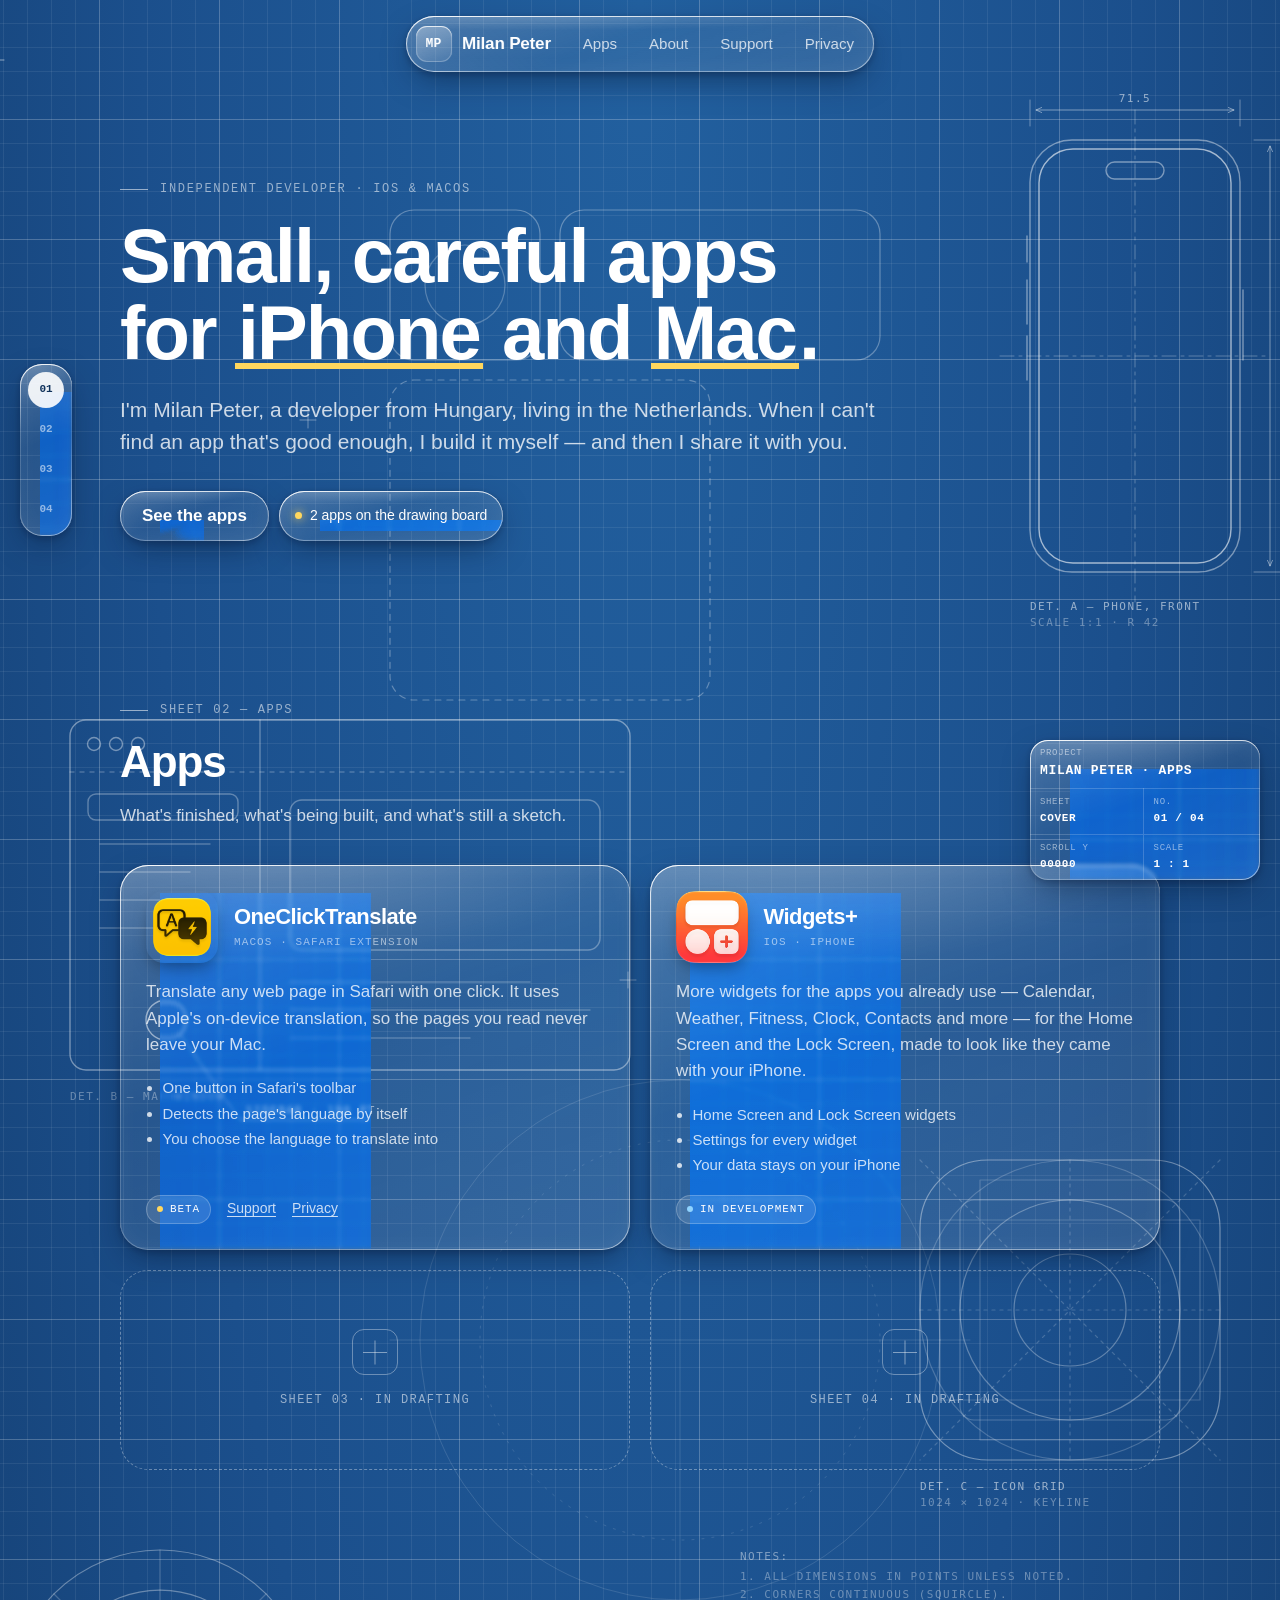
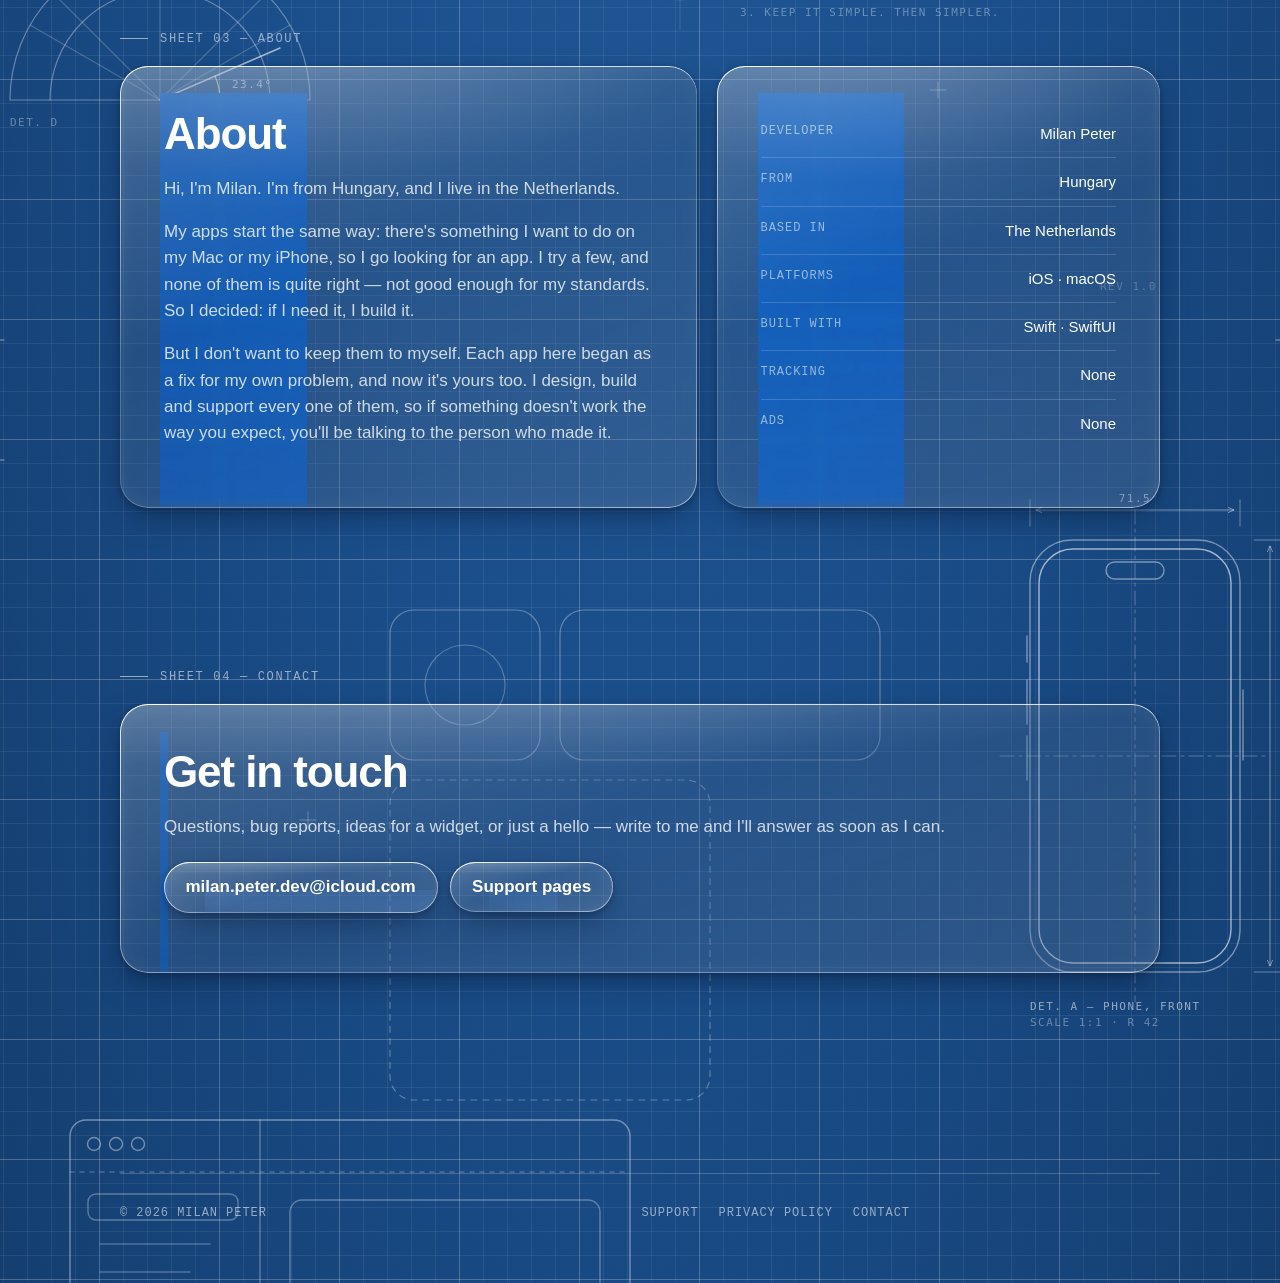
==== index.html @ 14f158d1 "First version of the developer website Blueprint background with fixed liquid-glass navigation, home" ====
<!doctype html>
<html lang="en">
<head>
  <meta charset="utf-8">
  <meta name="viewport" content="width=device-width, initial-scale=1, viewport-fit=cover">
  <title>Milan Peter — Apps for iPhone and Mac</title>
  <meta name="description" content="Milan Peter is an independent developer making apps for iPhone and Mac.">
  <meta name="theme-color" content="#1b4f8c">
  <link rel="icon" href="assets/favicon.svg" type="image/svg+xml">
  <link rel="stylesheet" href="assets/style.css">
</head>
<body>

  <!-- Fixed glass: navigation -->
  <nav class="nav glass" aria-label="Main">
    <a class="brand" href="#cover"><span class="monogram" aria-hidden="true">MP</span><span class="name">Milan Peter</span></a>
    <a class="link" href="#apps">Apps</a>
    <a class="link" href="#about">About</a>
    <a class="link" href="support.html">Support</a>
    <a class="link" href="privacy.html">Privacy</a>
  </nav>

  <!-- Fixed glass: sheet index -->
  <nav class="sheet-index glass" aria-label="Sections">
    <a href="#cover" title="Cover">01</a>
    <a href="#apps" title="Apps">02</a>
    <a href="#about" title="About">03</a>
    <a href="#contact" title="Contact">04</a>
  </nav>

  <!-- Fixed glass: the drawing's title block -->
  <aside class="title-block glass" aria-hidden="true">
    <table>
      <tr><td colspan="2"><span class="k">Project</span><span class="v big">Milan Peter · Apps</span></td></tr>
      <tr>
        <td><span class="k">Sheet</span><span class="v" id="tb-sheet">Cover</span></td>
        <td><span class="k">No.</span><span class="v" id="tb-no">01 / 04</span></td>
      </tr>
      <tr>
        <td><span class="k">Scroll Y</span><span class="v" id="tb-y">00000</span></td>
        <td><span class="k">Scale</span><span class="v">1 : 1</span></td>
      </tr>
    </table>
  </aside>

  <main>

    <!-- 01 · Cover -->
    <section id="cover" class="hero" data-sheet="Cover">
      <p class="eyebrow">Independent developer · iOS &amp; macOS</p>
      <h1>Small, careful apps<br>for <span class="mark">iPhone</span> and <span class="mark">Mac</span>.</h1>
      <p class="lede">I'm Milan Peter, a developer from Hungary, living in the Netherlands. When I can't find an app that's good enough, I build it myself — and then I share it with you.</p>
      <div class="spec">
        <a class="button glass" href="#apps"><span>See the apps</span></a>
        <span class="chip glass"><span class="dot"></span><span>2 apps on the drawing board</span></span>
      </div>
    </section>

    <!-- 02 · Apps -->
    <section id="apps" data-sheet="Apps">
      <p class="eyebrow">Sheet 02 — Apps</p>
      <h2>Apps</h2>
      <p class="muted">What's finished, what's being built, and what's still a sketch.</p>

      <div class="apps">

        <article class="app-card glass" id="oneclicktranslate">
          <header>
            <img class="icon" src="assets/icons/oneclicktranslate.png" alt="OneClickTranslate app icon" width="72" height="72">
            <div>
              <h3>OneClickTranslate</h3>
              <div class="platform">macOS · Safari extension</div>
            </div>
          </header>
          <p>Translate any web page in Safari with one click. It uses Apple's on-device translation, so the pages you read never leave your Mac.</p>
          <ul>
            <li>One button in Safari's toolbar</li>
            <li>Detects the page's language by itself</li>
            <li>You choose the language to translate into</li>
          </ul>
          <footer>
            <span class="status">Beta</span>
            <a href="support.html#oneclicktranslate">Support</a>
            <a href="privacy.html#oneclicktranslate">Privacy</a>
          </footer>
        </article>

        <article class="app-card glass" id="widgetsplus">
          <header>
            <img class="icon" src="assets/icons/widgetsplus.png" alt="Widgets+ app icon" width="72" height="72">
            <div>
              <h3>Widgets+</h3>
              <div class="platform">iOS · iPhone</div>
            </div>
          </header>
          <p>More widgets for the apps you already use — Calendar, Weather, Fitness, Clock, Contacts and more — for the Home Screen and the Lock Screen, made to look like they came with your iPhone.</p>
          <ul>
            <li>Home Screen and Lock Screen widgets</li>
            <li>Settings for every widget</li>
            <li>Your data stays on your iPhone</li>
          </ul>
          <footer>
            <span class="status building">In development</span>
          </footer>
        </article>

        <div class="app-card draft" aria-label="A future app">
          <div class="cross"></div>
          <div>Sheet 03 · in drafting</div>
        </div>

        <div class="app-card draft" aria-label="A future app">
          <div class="cross"></div>
          <div>Sheet 04 · in drafting</div>
        </div>

      </div>
    </section>

    <!-- 03 · About -->
    <section id="about" data-sheet="About">
      <p class="eyebrow">Sheet 03 — About</p>
      <div class="two-col">
        <div class="panel glass">
          <h2>About</h2>
          <p class="muted">Hi, I'm Milan. I'm from Hungary, and I live in the Netherlands.</p>
          <p class="muted">My apps start the same way: there's something I want to do on my Mac or my iPhone, so I go looking for an app. I try a few, and none of them is quite right — not good enough for my standards. So I decided: if I need it, I build it.</p>
          <p class="muted">But I don't want to keep them to myself. Each app here began as a fix for my own problem, and now it's yours too. I design, build and support every one of them, so if something doesn't work the way you expect, you'll be talking to the person who made it.</p>
        </div>
        <div class="panel glass">
          <ul class="facts">
            <li><span class="k">Developer</span><span class="v">Milan Peter</span></li>
            <li><span class="k">From</span><span class="v">Hungary</span></li>
            <li><span class="k">Based in</span><span class="v">The Netherlands</span></li>
            <li><span class="k">Platforms</span><span class="v">iOS · macOS</span></li>
            <li><span class="k">Built with</span><span class="v">Swift · SwiftUI</span></li>
            <li><span class="k">Tracking</span><span class="v">None</span></li>
            <li><span class="k">Ads</span><span class="v">None</span></li>
          </ul>
        </div>
      </div>
    </section>

    <!-- 04 · Contact -->
    <section id="contact" data-sheet="Contact">
      <p class="eyebrow">Sheet 04 — Contact</p>
      <div class="panel glass">
        <h2>Get in touch</h2>
        <p class="muted">Questions, bug reports, ideas for a widget, or just a hello — write to me and I'll answer as soon as I can.</p>
        <p style="margin-top:22px;display:flex;flex-wrap:wrap;gap:12px">
          <a class="button glass" href="mailto:milan.peter.dev@icloud.com"><span>milan.peter.dev@icloud.com</span></a>
          <a class="button glass" href="support.html"><span>Support pages</span></a>
        </p>
      </div>
    </section>

  </main>

  <footer class="site-footer">
    <span>© <span id="year">2026</span> Milan Peter</span>
    <nav>
      <a href="support.html">Support</a>
      <a href="privacy.html">Privacy Policy</a>
      <a href="mailto:milan.peter.dev@icloud.com">Contact</a>
    </nav>
  </footer>

  <script src="assets/site.js"></script>
</body>
</html>
---- assets/style.css ----
/* ==========================================================
   Blueprint + Liquid Glass
   The page (grid + drawings) scrolls; the glass stays put.
   ========================================================== */

:root {
  --paper: #1b4f8c;          /* blueprint blue */
  --paper-deep: #143e70;
  --line-minor: rgba(255, 255, 255, 0.07);
  --line-major: rgba(255, 255, 255, 0.17);
  --ink: #ffffff;
  --ink-soft: rgba(255, 255, 255, 0.78);
  --ink-faint: rgba(255, 255, 255, 0.55);
  --accent: #ffd75e;         /* "highlighter" yellow for small marks */

  --glass-fill: rgba(255, 255, 255, 0.10);
  --glass-edge: rgba(255, 255, 255, 0.38);
  --glass-blur: 5px;         /* low on purpose: the grid stays visible through the glass */

  --minor: 24px;
  --major: 120px;
  --radius: 28px;
  --gutter: 16px;

  --font: -apple-system, BlinkMacSystemFont, "SF Pro Text", "Helvetica Neue", Helvetica, Arial, sans-serif;
  --font-display: -apple-system, BlinkMacSystemFont, "SF Pro Display", "Helvetica Neue", Helvetica, Arial, sans-serif;
  --mono: ui-monospace, "SF Mono", SFMono-Regular, Menlo, Consolas, monospace;

  color-scheme: dark;
}

* { box-sizing: border-box; }

html { scroll-behavior: smooth; scroll-padding-top: 110px; }
@media (prefers-reduced-motion: reduce) { html { scroll-behavior: auto; } }

body {
  margin: 0;
  min-height: 100vh;
  font-family: var(--font);
  font-size: 17px;
  line-height: 1.55;
  color: var(--ink);
  -webkit-font-smoothing: antialiased;
  overflow-x: hidden;

  /* The paper itself. It scrolls with the page (not fixed),
     so it moves behind the fixed glass. */
  background-color: var(--paper);
  background-image:
    url("sheet.svg"),
    linear-gradient(var(--line-major) 1px, transparent 1px),
    linear-gradient(90deg, var(--line-major) 1px, transparent 1px),
    linear-gradient(var(--line-minor) 1px, transparent 1px),
    linear-gradient(90deg, var(--line-minor) 1px, transparent 1px),
    radial-gradient(ellipse at 50% 0%, #22609f 0%, var(--paper) 55%, var(--paper-deep) 100%);
  background-size:
    1440px 2000px,
    var(--major) var(--major),
    var(--major) var(--major),
    var(--minor) var(--minor),
    var(--minor) var(--minor),
    100% 100%;
  background-position:
    center top,
    center -1px, calc(50% - 1px) 0,
    center -1px, calc(50% - 1px) 0,
    0 0;
  background-repeat: repeat-y, repeat, repeat, repeat, repeat, no-repeat;
  background-attachment: scroll;
}

a { color: inherit; }
img { max-width: 100%; display: block; }

::selection { background: var(--accent); color: #10335d; }

/* ---------- Liquid glass ---------- */

.glass {
  position: relative;
  isolation: isolate;
  background:
    linear-gradient(160deg, rgba(255, 255, 255, 0.20) 0%, rgba(255, 255, 255, 0.06) 45%, rgba(255, 255, 255, 0.10) 100%);
  -webkit-backdrop-filter: blur(var(--glass-blur)) saturate(170%) brightness(1.08);
  backdrop-filter: blur(var(--glass-blur)) saturate(170%) brightness(1.08);
  border-radius: var(--radius);
  box-shadow:
    inset 0 1px 0.5px rgba(255, 255, 255, 0.75),      /* top specular line */
    inset 0 -1px 1px rgba(255, 255, 255, 0.18),       /* bottom rim */
    inset 0 0 0 1px rgba(255, 255, 255, 0.10),
    inset 0 0 24px rgba(255, 255, 255, 0.06),         /* inner glow */
    0 12px 32px -8px rgba(4, 20, 48, 0.55),           /* lift */
    0 2px 6px rgba(4, 20, 48, 0.25);
}

/* Bright rim that catches light on two corners, like Apple's glass. */
.glass::before {
  content: "";
  position: absolute;
  inset: 0;
  border-radius: inherit;
  padding: 1px;
  background: linear-gradient(135deg,
      rgba(255, 255, 255, 0.85) 0%,
      rgba(255, 255, 255, 0.10) 30%,
      rgba(255, 255, 255, 0.02) 55%,
      rgba(255, 255, 255, 0.45) 100%);
  -webkit-mask: linear-gradient(#000 0 0) content-box, linear-gradient(#000 0 0);
  -webkit-mask-composite: xor;
  mask: linear-gradient(#000 0 0) content-box exclude, linear-gradient(#000 0 0);
  pointer-events: none;
  z-index: 1;
}

/* Soft sheen across the top half. */
.glass::after {
  content: "";
  position: absolute;
  inset: 0;
  border-radius: inherit;
  background: radial-gradient(120% 60% at 30% -10%, rgba(255, 255, 255, 0.22), transparent 60%);
  pointer-events: none;
  z-index: -1;
}

@media (prefers-reduced-transparency: reduce) {
  .glass {
    background: rgba(20, 62, 112, 0.94);
    -webkit-backdrop-filter: none;
    backdrop-filter: none;
  }
}

/* ---------- Fixed: top navigation ---------- */

.nav {
  position: fixed;
  top: 16px;
  left: 50%;
  transform: translateX(-50%);
  z-index: 50;
  display: flex;
  align-items: center;
  gap: 4px;
  padding: 6px;
  border-radius: 999px;
  max-width: calc(100% - 2 * var(--gutter));
}

.nav > * { position: relative; z-index: 2; }

.nav .brand {
  display: flex;
  align-items: center;
  gap: 10px;
  padding: 4px 14px 4px 4px;
  text-decoration: none;
  font-weight: 600;
  letter-spacing: -0.01em;
  white-space: nowrap;
}

.monogram {
  width: 36px;
  height: 36px;
  border-radius: 11px;
  display: grid;
  place-items: center;
  font-family: var(--mono);
  font-size: 13px;
  font-weight: 700;
  letter-spacing: 0.02em;
  color: #fff;
  background: linear-gradient(160deg, rgba(255,255,255,.35), rgba(255,255,255,.08));
  box-shadow: inset 0 1px 0 rgba(255,255,255,.7), inset 0 0 0 1px rgba(255,255,255,.25);
}

.nav a.link {
  text-decoration: none;
  padding: 8px 14px;
  border-radius: 999px;
  font-size: 15px;
  font-weight: 500;
  color: var(--ink-soft);
  white-space: nowrap;
  transition: background-color .2s, color .2s;
}
.nav a.link:hover { color: var(--ink); background: rgba(255, 255, 255, 0.12); }
.nav a.link[aria-current="page"],
.nav a.link.is-active { color: var(--ink); background: rgba(255, 255, 255, 0.18); }

@media (max-width: 560px) {
  .nav .brand .name { display: none; }
  .nav .brand { padding-right: 4px; }
  .nav a.link { padding: 8px 10px; font-size: 14px; }
}

/* ---------- Fixed: title block (bottom right, like on a real drawing) ---------- */

.title-block {
  position: fixed;
  right: 20px;
  bottom: 20px;
  z-index: 40;
  width: 230px;
  border-radius: 18px;
  font-family: var(--mono);
  font-size: 11px;
  letter-spacing: 0.06em;
  text-transform: uppercase;
  overflow: hidden;
}
.title-block table { width: 100%; border-collapse: collapse; position: relative; z-index: 2; }
.title-block td {
  padding: 7px 10px;
  border-bottom: 1px solid rgba(255, 255, 255, 0.18);
  vertical-align: top;
}
.title-block tr:last-child td { border-bottom: 0; }
.title-block td + td { border-left: 1px solid rgba(255, 255, 255, 0.18); }
.title-block .k { color: var(--ink-faint); font-size: 9px; display: block; }
.title-block .v { color: var(--ink); font-weight: 600; }
.title-block .v.big { font-size: 13px; }

@media (max-width: 1279px) { .title-block { display: none; } }

/* ---------- Fixed: sheet index (left edge) ---------- */

.sheet-index {
  position: fixed;
  left: 20px;
  top: 50%;
  transform: translateY(-50%);
  z-index: 40;
  display: flex;
  flex-direction: column;
  gap: 4px;
  padding: 8px;
  border-radius: 22px;
}
.sheet-index a {
  position: relative;
  z-index: 2;
  display: grid;
  place-items: center;
  width: 36px;
  height: 36px;
  border-radius: 50%;
  text-decoration: none;
  font-family: var(--mono);
  font-size: 11px;
  font-weight: 600;
  color: var(--ink-faint);
  transition: background-color .2s, color .2s;
}
.sheet-index a:hover { color: var(--ink); }
.sheet-index a.is-active { color: #10335d; background: rgba(255, 255, 255, 0.9); }

@media (max-width: 1100px) { .sheet-index { display: none; } }

/* ---------- Layout ---------- */

main {
  width: min(1040px, 100% - 2 * var(--gutter));
  margin: 0 auto;
  padding: 140px 0 120px;
}

section { padding: 80px 0; }

.eyebrow {
  font-family: var(--mono);
  font-size: 12px;
  letter-spacing: 0.14em;
  text-transform: uppercase;
  color: var(--ink-faint);
  display: flex;
  align-items: center;
  gap: 12px;
  margin: 0 0 18px;
}
.eyebrow::before {
  content: "";
  width: 28px;
  height: 1px;
  background: currentColor;
}

h1, h2, h3 { font-family: var(--font-display); letter-spacing: -0.025em; margin: 0; }
h1 { font-size: clamp(40px, 7vw, 76px); line-height: 1.02; font-weight: 700; }
h2 { font-size: clamp(30px, 4.5vw, 44px); line-height: 1.1; font-weight: 700; margin-bottom: 14px; }
h3 { font-size: 22px; line-height: 1.2; font-weight: 650; }

.lede { font-size: clamp(18px, 2.2vw, 21px); color: var(--ink-soft); max-width: 36em; margin: 22px 0 0; }
.muted { color: var(--ink-soft); }

/* Hand-drawn style underline on a word. */
.mark {
  background: linear-gradient(transparent 86%, var(--accent) 86%, var(--accent) 93%, transparent 93%);
  padding: 0 .04em;
}

/* ---------- Hero ---------- */

.hero { padding-top: 40px; }
.hero .spec {
  display: flex;
  flex-wrap: wrap;
  gap: 10px;
  margin-top: 32px;
}
.chip {
  display: inline-flex;
  align-items: center;
  gap: 8px;
  padding: 9px 16px;
  border-radius: 999px;
  font-size: 14px;
  font-weight: 500;
  text-decoration: none;
  white-space: nowrap;
}
.chip > * { position: relative; z-index: 2; }
.chip .dot { width: 7px; height: 7px; border-radius: 50%; background: var(--accent); box-shadow: 0 0 10px var(--accent); }

.button {
  display: inline-flex;
  align-items: center;
  gap: 8px;
  padding: 12px 22px;
  border-radius: 999px;
  font-weight: 600;
  text-decoration: none;
  transition: transform .15s;
}
.button:hover { transform: translateY(-1px); }
.button span { position: relative; z-index: 2; }

/* ---------- Apps ---------- */

.apps {
  display: grid;
  grid-template-columns: repeat(2, minmax(0, 1fr));
  gap: 20px;
  margin-top: 36px;
}
@media (max-width: 760px) { .apps { grid-template-columns: 1fr; } }

.app-card {
  padding: 26px;
  display: flex;
  flex-direction: column;
  gap: 16px;
  min-height: 290px;
}
.app-card > * { position: relative; z-index: 2; }
.app-card header { display: flex; align-items: center; gap: 16px; }
.app-card .icon {
  width: 72px;
  height: 72px;
  border-radius: 18px;
  flex: none;
  box-shadow: 0 8px 18px -6px rgba(0, 0, 0, 0.45);
}
.app-card .icon.drawn {
  display: grid;
  place-items: center;
  background: linear-gradient(145deg, #f2b14a 0%, #e5743a 55%, #d8473f 100%);
}
.app-card .platform {
  font-family: var(--mono);
  font-size: 11px;
  letter-spacing: 0.1em;
  text-transform: uppercase;
  color: var(--ink-faint);
  margin-top: 4px;
}
.app-card p { margin: 0; color: var(--ink-soft); }
.app-card ul { margin: 0; padding-left: 1.1em; color: var(--ink-soft); font-size: 15px; }
.app-card ul li { margin: 2px 0; }
.app-card footer {
  margin-top: auto;
  display: flex;
  flex-wrap: wrap;
  align-items: center;
  gap: 10px 16px;
  font-size: 14px;
}
.app-card footer a { color: var(--ink-soft); text-underline-offset: 3px; }
.app-card footer a:hover { color: var(--ink); }

.status {
  display: inline-flex;
  align-items: center;
  gap: 7px;
  font-family: var(--mono);
  font-size: 11px;
  letter-spacing: 0.08em;
  text-transform: uppercase;
  padding: 5px 10px;
  border-radius: 999px;
  background: rgba(255, 255, 255, 0.12);
  border: 1px solid rgba(255, 255, 255, 0.22);
}
.status::before { content: ""; width: 6px; height: 6px; border-radius: 50%; background: var(--accent); }
.status.building::before { background: #8fd3ff; }

/* An empty "sheet" for the apps that are still being drawn. */
.app-card.draft {
  border: 1.5px dashed rgba(255, 255, 255, 0.35);
  border-radius: var(--radius);
  background: transparent;
  align-items: center;
  justify-content: center;
  text-align: center;
  font-family: var(--mono);
  font-size: 12px;
  letter-spacing: 0.12em;
  text-transform: uppercase;
  color: var(--ink-faint);
  min-height: 200px;
}
.app-card.draft .cross {
  width: 46px;
  height: 46px;
  border: 1px solid rgba(255, 255, 255, 0.35);
  border-radius: 12px;
  position: relative;
}
.app-card.draft .cross::before,
.app-card.draft .cross::after {
  content: "";
  position: absolute;
  inset: 50% 10px auto;
  height: 1px;
  background: rgba(255, 255, 255, 0.45);
}
.app-card.draft .cross::after { transform: rotate(90deg); }

/* ---------- Panels (about, contact, legal text) ---------- */

.panel { padding: clamp(24px, 4vw, 44px); }
.panel > * { position: relative; z-index: 2; }

.two-col {
  display: grid;
  grid-template-columns: 1.3fr 1fr;
  gap: 20px;
  align-items: stretch;
}
@media (max-width: 760px) { .two-col { grid-template-columns: 1fr; } }

.facts { list-style: none; margin: 0; padding: 0; font-size: 15px; }
.facts li {
  display: flex;
  justify-content: space-between;
  gap: 16px;
  padding: 12px 0;
  border-bottom: 1px solid rgba(255, 255, 255, 0.16);
}
.facts li:last-child { border-bottom: 0; }
.facts .k { font-family: var(--mono); font-size: 12px; letter-spacing: 0.08em; text-transform: uppercase; color: var(--ink-faint); }
.facts .v { text-align: right; }

/* Long text pages: privacy, support */
.doc { max-width: 760px; margin: 0 auto; }
.doc h1 { font-size: clamp(36px, 6vw, 56px); }
.doc .panel { margin-top: 24px; }
/* Long reading text: frostier glass so the drawings don't fight the words. */
.doc .panel, #about .panel, #contact .panel { --glass-blur: 14px; background-color: rgba(20, 62, 112, 0.25); }
.doc h2 { font-size: 26px; margin: 34px 0 10px; }
.doc h2:first-child { margin-top: 0; }
.doc h3 { font-size: 18px; margin: 22px 0 6px; }
.doc p, .doc li { color: var(--ink-soft); }
.doc ul { padding-left: 1.2em; }
.doc strong { color: var(--ink); }
.doc .updated { font-family: var(--mono); font-size: 12px; letter-spacing: 0.1em; text-transform: uppercase; color: var(--ink-faint); margin-top: 14px; }
.doc details { border-top: 1px solid rgba(255,255,255,.16); padding: 14px 0; }
.doc details:last-of-type { border-bottom: 1px solid rgba(255,255,255,.16); }
.doc summary { cursor: pointer; font-weight: 600; color: var(--ink); }
.doc details p { margin: 10px 0 0; }

.app-heading { display: flex; align-items: center; gap: 14px; }
.app-heading img, .app-heading .icon { width: 48px; height: 48px; border-radius: 12px; flex: none; }

/* ---------- Footer ---------- */

.site-footer {
  width: min(1040px, 100% - 2 * var(--gutter));
  margin: 0 auto;
  padding: 30px 0 60px;
  display: flex;
  flex-wrap: wrap;
  justify-content: space-between;
  gap: 12px 24px;
  font-family: var(--mono);
  font-size: 12px;
  letter-spacing: 0.08em;
  text-transform: uppercase;
  color: var(--ink-faint);
  border-top: 1px solid rgba(255, 255, 255, 0.2);
}
.site-footer nav { display: flex; gap: 20px; flex-wrap: wrap; }
.site-footer a { text-decoration: none; }
.site-footer a:hover { color: var(--ink); }

/* Room so the fixed title block never covers the last lines. */
@media (min-width: 1280px) { .site-footer { padding-right: 250px; } }
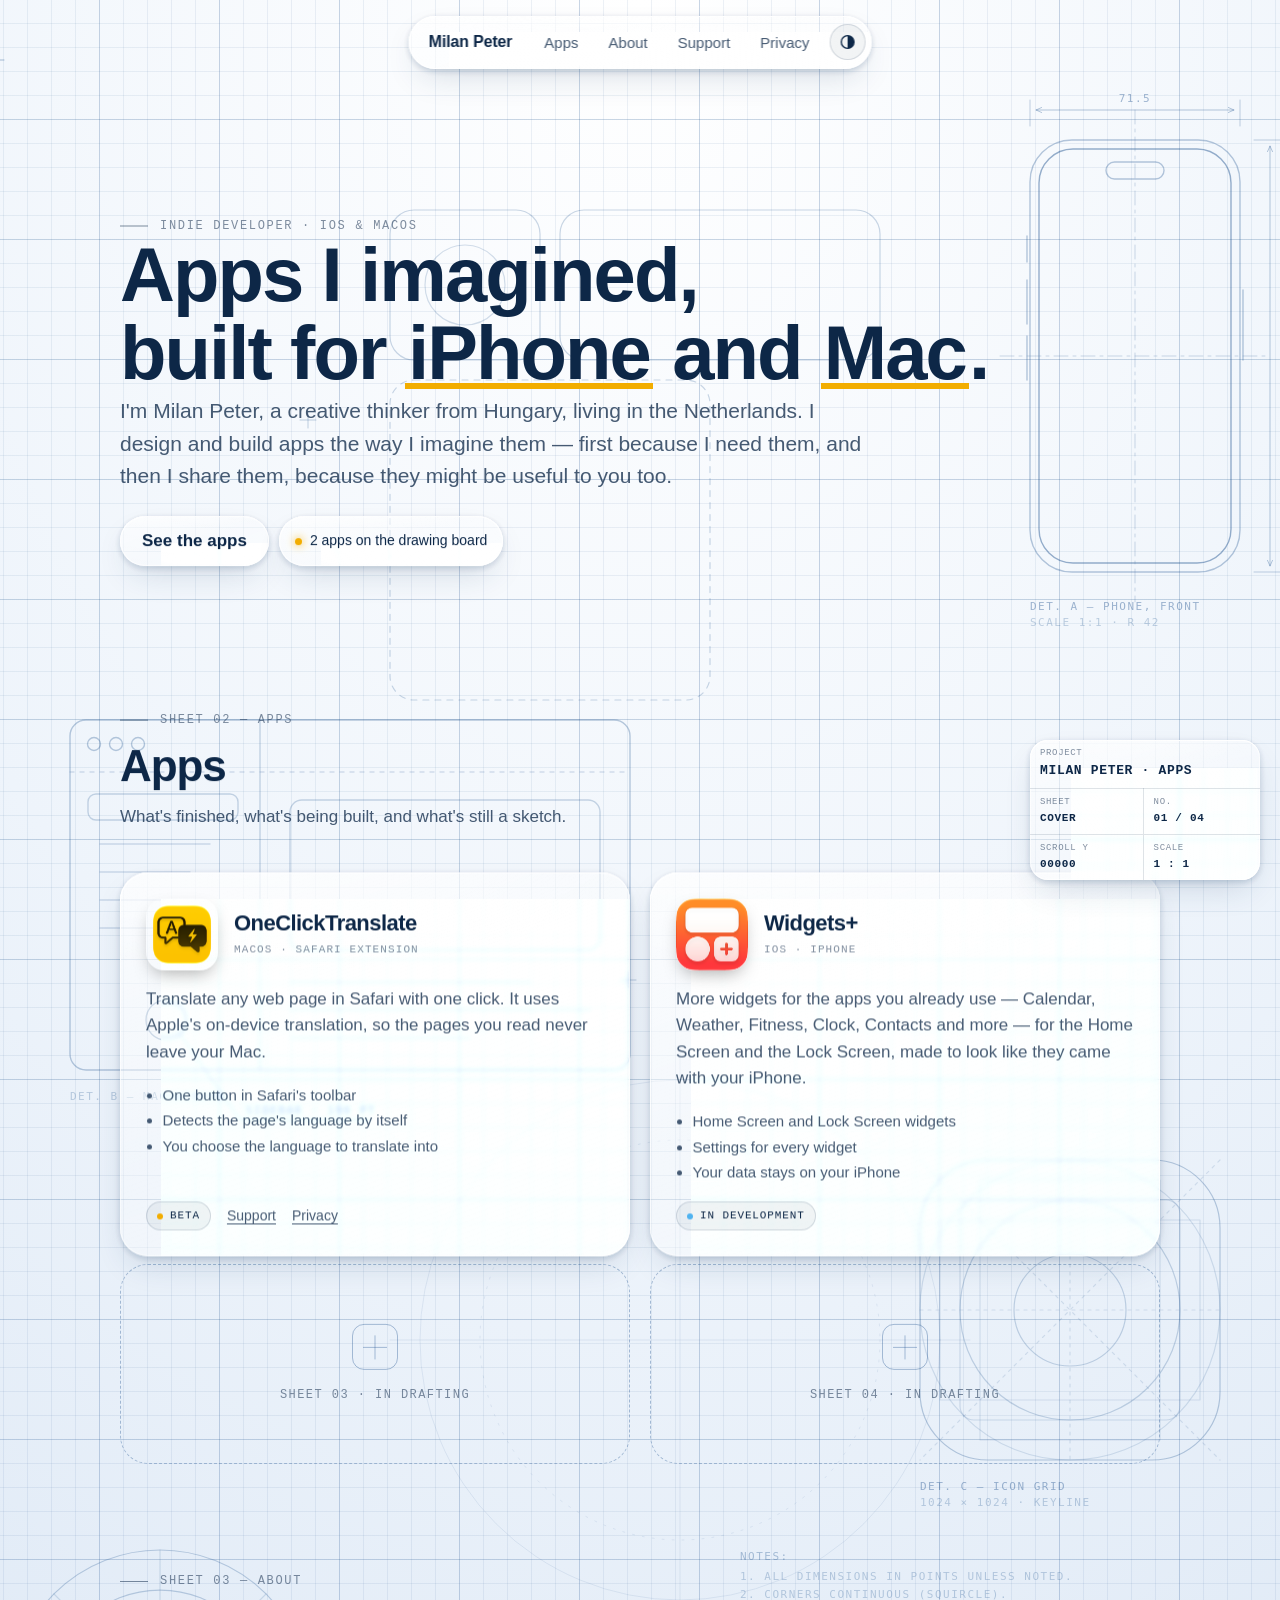
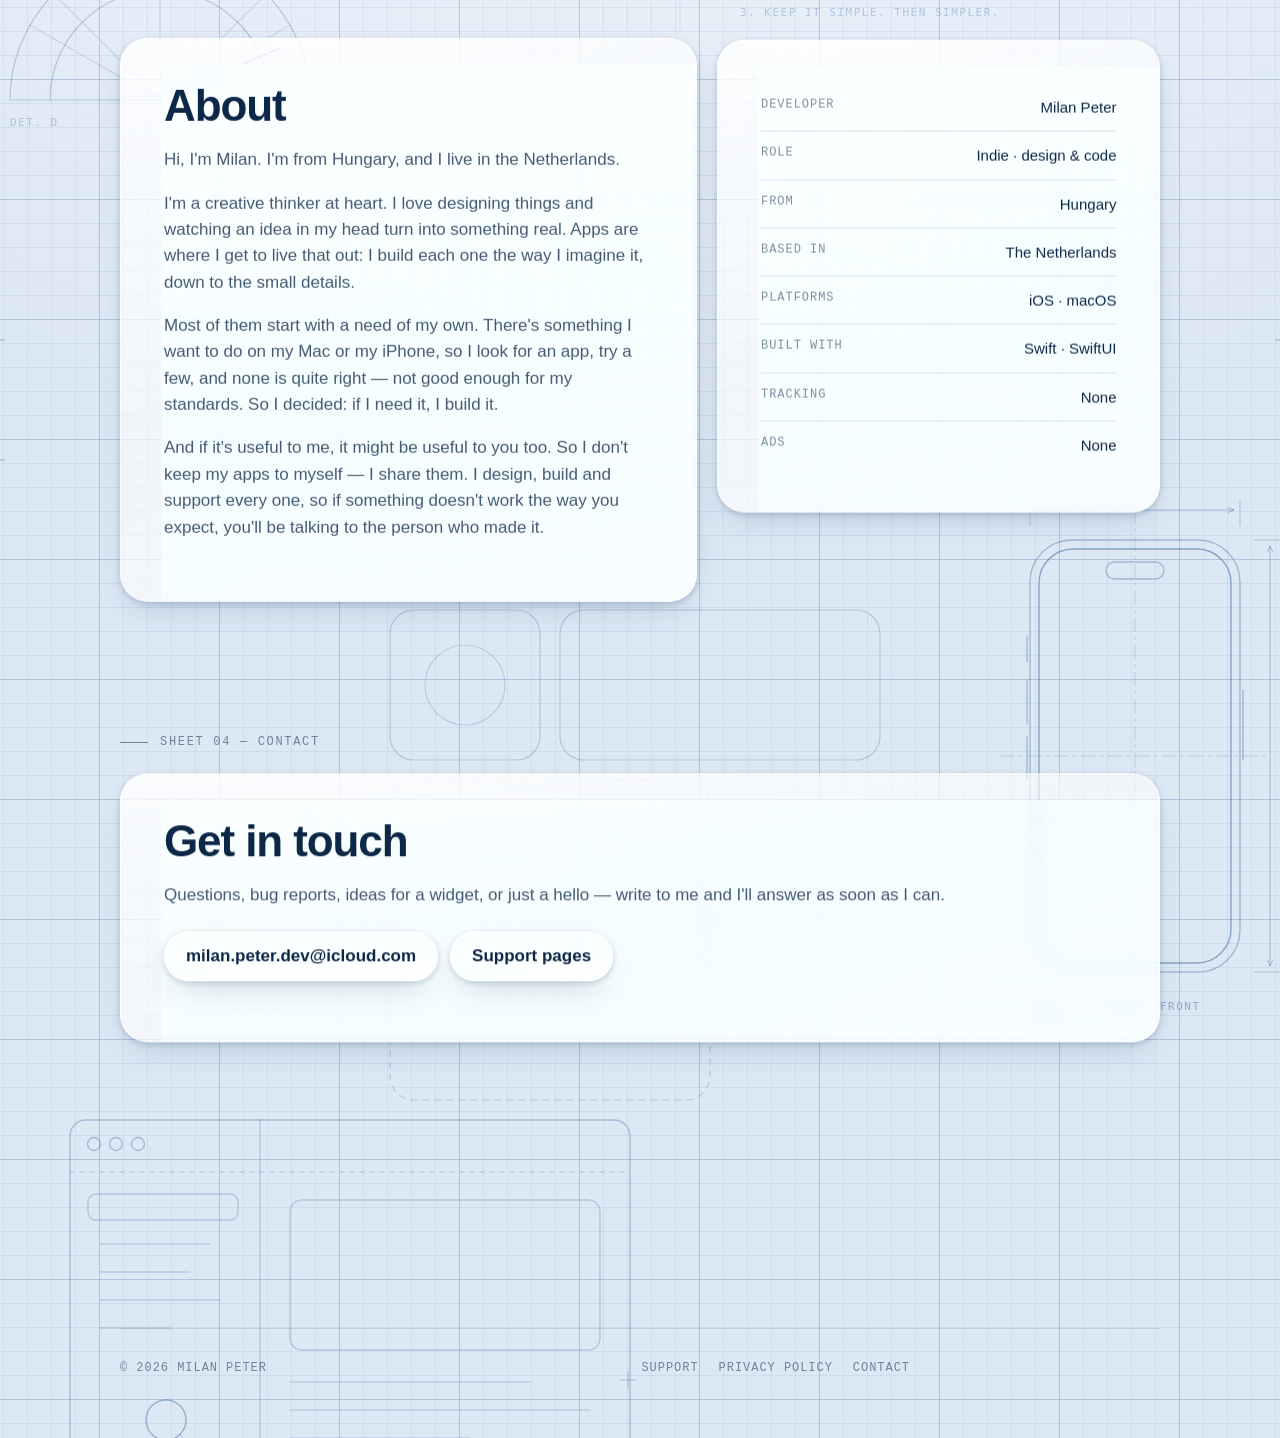
==== commit de879356: "Light and dark appearance, scroll depth, new intro text - Appearance button: Automatic, Light, Dark " ====
--- a/index.html
+++ b/index.html
@@ -1,32 +1,29 @@
 <!doctype html>
-<html lang="en">
+<html lang="en" data-choice="auto">
 <head>
   <meta charset="utf-8">
   <meta name="viewport" content="width=device-width, initial-scale=1, viewport-fit=cover">
   <title>Milan Peter — Apps for iPhone and Mac</title>
-  <meta name="description" content="Milan Peter is an independent developer making apps for iPhone and Mac.">
-  <meta name="theme-color" content="#1b4f8c">
+  <meta name="description" content="Milan Peter is an indie developer from Hungary, living in the Netherlands, designing and building apps for iPhone and Mac.">
+  <meta name="theme-color" content="#eef4fb">
   <link rel="icon" href="assets/favicon.svg" type="image/svg+xml">
+  <script>(function(){var c="auto";try{c=localStorage.getItem("theme")||"auto"}catch(e){}var r=document.documentElement;r.setAttribute("data-choice",c);if(c==="light"||c==="dark")r.setAttribute("data-theme",c);})();</script>
   <link rel="stylesheet" href="assets/style.css">
 </head>
 <body>
 
   <!-- Fixed glass: navigation -->
   <nav class="nav glass" aria-label="Main">
-    <a class="brand" href="#cover"><span class="monogram" aria-hidden="true">MP</span><span class="name">Milan Peter</span></a>
+    <a class="brand" href="#cover">Milan Peter</a>
     <a class="link" href="#apps">Apps</a>
     <a class="link" href="#about">About</a>
     <a class="link" href="support.html">Support</a>
     <a class="link" href="privacy.html">Privacy</a>
+    <button class="theme-toggle" type="button" aria-label="Appearance: Automatic" title="Appearance: Automatic"><svg class="i-auto" viewBox="0 0 24 24" fill="none" stroke="currentColor" stroke-width="1.8" aria-hidden="true"><circle cx="12" cy="12" r="8.5"/><path d="M12 3.5a8.5 8.5 0 0 1 0 17z" fill="currentColor" stroke="none"/></svg><svg class="i-light" viewBox="0 0 24 24" fill="none" stroke="currentColor" stroke-width="1.8" stroke-linecap="round" aria-hidden="true"><circle cx="12" cy="12" r="4"/><path d="M12 2.5v2.2M12 19.3v2.2M4.6 4.6l1.6 1.6M17.8 17.8l1.6 1.6M2.5 12h2.2M19.3 12h2.2M4.6 19.4l1.6-1.6M17.8 6.2l1.6-1.6"/></svg><svg class="i-dark" viewBox="0 0 24 24" fill="none" stroke="currentColor" stroke-width="1.8" stroke-linejoin="round" aria-hidden="true"><path d="M20 14.5A8 8 0 0 1 9.5 4a8 8 0 1 0 10.5 10.5z"/></svg></button>
   </nav>
 
-  <!-- Fixed glass: sheet index -->
-  <nav class="sheet-index glass" aria-label="Sections">
-    <a href="#cover" title="Cover">01</a>
-    <a href="#apps" title="Apps">02</a>
-    <a href="#about" title="About">03</a>
-    <a href="#contact" title="Contact">04</a>
-  </nav>
+  <!-- Phones: the appearance button floats bottom right -->
+  <button class="theme-toggle theme-fab glass" type="button" aria-label="Appearance: Automatic" title="Appearance: Automatic"><svg class="i-auto" viewBox="0 0 24 24" fill="none" stroke="currentColor" stroke-width="1.8" aria-hidden="true"><circle cx="12" cy="12" r="8.5"/><path d="M12 3.5a8.5 8.5 0 0 1 0 17z" fill="currentColor" stroke="none"/></svg><svg class="i-light" viewBox="0 0 24 24" fill="none" stroke="currentColor" stroke-width="1.8" stroke-linecap="round" aria-hidden="true"><circle cx="12" cy="12" r="4"/><path d="M12 2.5v2.2M12 19.3v2.2M4.6 4.6l1.6 1.6M17.8 17.8l1.6 1.6M2.5 12h2.2M19.3 12h2.2M4.6 19.4l1.6-1.6M17.8 6.2l1.6-1.6"/></svg><svg class="i-dark" viewBox="0 0 24 24" fill="none" stroke="currentColor" stroke-width="1.8" stroke-linejoin="round" aria-hidden="true"><path d="M20 14.5A8 8 0 0 1 9.5 4a8 8 0 1 0 10.5 10.5z"/></svg></button>
 
   <!-- Fixed glass: the drawing's title block -->
   <aside class="title-block glass" aria-hidden="true">
@@ -47,9 +44,9 @@
 
     <!-- 01 · Cover -->
     <section id="cover" class="hero" data-sheet="Cover">
-      <p class="eyebrow">Independent developer · iOS &amp; macOS</p>
-      <h1>Small, careful apps<br>for <span class="mark">iPhone</span> and <span class="mark">Mac</span>.</h1>
-      <p class="lede">I'm Milan Peter, a developer from Hungary, living in the Netherlands. When I can't find an app that's good enough, I build it myself — and then I share it with you.</p>
+      <p class="eyebrow">Indie developer · iOS &amp; macOS</p>
+      <h1>Apps I imagined,<br>built for <span class="mark">iPhone</span> and <span class="mark">Mac</span>.</h1>
+      <p class="lede">I'm Milan Peter, a creative thinker from Hungary, living in the Netherlands. I design and build apps the way I imagine them — first because I need them, and then I share them, because they might be useful to you too.</p>
       <div class="spec">
         <a class="button glass" href="#apps"><span>See the apps</span></a>
         <span class="chip glass"><span class="dot"></span><span>2 apps on the drawing board</span></span>
@@ -124,12 +121,14 @@
         <div class="panel glass">
           <h2>About</h2>
           <p class="muted">Hi, I'm Milan. I'm from Hungary, and I live in the Netherlands.</p>
-          <p class="muted">My apps start the same way: there's something I want to do on my Mac or my iPhone, so I go looking for an app. I try a few, and none of them is quite right — not good enough for my standards. So I decided: if I need it, I build it.</p>
-          <p class="muted">But I don't want to keep them to myself. Each app here began as a fix for my own problem, and now it's yours too. I design, build and support every one of them, so if something doesn't work the way you expect, you'll be talking to the person who made it.</p>
+          <p class="muted">I'm a creative thinker at heart. I love designing things and watching an idea in my head turn into something real. Apps are where I get to live that out: I build each one the way I imagine it, down to the small details.</p>
+          <p class="muted">Most of them start with a need of my own. There's something I want to do on my Mac or my iPhone, so I look for an app, try a few, and none is quite right — not good enough for my standards. So I decided: if I need it, I build it.</p>
+          <p class="muted">And if it's useful to me, it might be useful to you too. So I don't keep my apps to myself — I share them. I design, build and support every one, so if something doesn't work the way you expect, you'll be talking to the person who made it.</p>
         </div>
         <div class="panel glass">
           <ul class="facts">
             <li><span class="k">Developer</span><span class="v">Milan Peter</span></li>
+            <li><span class="k">Role</span><span class="v">Indie · design &amp; code</span></li>
             <li><span class="k">From</span><span class="v">Hungary</span></li>
             <li><span class="k">Based in</span><span class="v">The Netherlands</span></li>
             <li><span class="k">Platforms</span><span class="v">iOS · macOS</span></li>
--- a/assets/style.css
+++ b/assets/style.css
@@ -1,22 +1,112 @@
 /* ==========================================================
    Blueprint + Liquid Glass
-   The page (grid + drawings) scrolls; the glass stays put.
+   The paper (grid + drawings) scrolls; the glass stays put.
+   Light and dark appearance: Automatic follows the device,
+   or the visitor picks one with the button in the header.
    ========================================================== */
 
+/* ---------- Light (default) ---------- */
 :root {
-  --paper: #1b4f8c;          /* blueprint blue */
-  --paper-deep: #143e70;
-  --line-minor: rgba(255, 255, 255, 0.07);
-  --line-major: rgba(255, 255, 255, 0.17);
-  --ink: #ffffff;
-  --ink-soft: rgba(255, 255, 255, 0.78);
-  --ink-faint: rgba(255, 255, 255, 0.55);
-  --accent: #ffd75e;         /* "highlighter" yellow for small marks */
-
-  --glass-fill: rgba(255, 255, 255, 0.10);
-  --glass-edge: rgba(255, 255, 255, 0.38);
-  --glass-blur: 5px;         /* low on purpose: the grid stays visible through the glass */
-
+  --paper: #eef4fb;
+  --paper-glow: #ffffff;
+  --paper-edge: #dde8f5;
+  --line-minor: rgba(27, 79, 140, 0.08);
+  --line-major: rgba(27, 79, 140, 0.17);
+  --draw: #1b4f8c;
+  --draw-opacity: 0.75;
+
+  --ink: #0d2747;
+  --ink-soft: rgba(13, 39, 71, 0.76);
+  --ink-faint: rgba(13, 39, 71, 0.52);
+  --accent: #f2ad00;
+
+  --glass-top: rgba(255, 255, 255, 0.66);
+  --glass-bottom: rgba(255, 255, 255, 0.34);
+  --rim-strong: rgba(255, 255, 255, 1);
+  --rim-weak: rgba(255, 255, 255, 0.35);
+  --sheen: rgba(255, 255, 255, 0.55);
+  --shadow: rgba(24, 58, 102, 0.20);
+  --reading-tint: rgba(255, 255, 255, 0.40);
+
+  --hair: rgba(13, 39, 71, 0.13);
+  --chip-bg: rgba(13, 39, 71, 0.05);
+  --chip-border: rgba(13, 39, 71, 0.14);
+  --hover: rgba(13, 39, 71, 0.07);
+  --active: rgba(13, 39, 71, 0.11);
+  --draft-line: rgba(27, 79, 140, 0.35);
+
+  color-scheme: light;
+}
+
+/* ---------- Dark ---------- */
+@media (prefers-color-scheme: dark) {
+  :root:not([data-theme="light"]) {
+    --paper: #111821;
+    --paper-glow: #18222f;
+    --paper-edge: #0b1016;
+    --line-minor: rgba(150, 190, 240, 0.055);
+    --line-major: rgba(150, 190, 240, 0.12);
+    --draw: #a9caf2;
+    --draw-opacity: 0.7;
+
+    --ink: #f1f5fa;
+    --ink-soft: rgba(241, 245, 250, 0.76);
+    --ink-faint: rgba(241, 245, 250, 0.50);
+    --accent: #ffd75e;
+
+    --glass-top: rgba(78, 88, 104, 0.42);
+    --glass-bottom: rgba(38, 44, 54, 0.30);
+    --rim-strong: rgba(255, 255, 255, 0.50);
+    --rim-weak: rgba(255, 255, 255, 0.06);
+    --sheen: rgba(255, 255, 255, 0.10);
+    --shadow: rgba(0, 0, 0, 0.55);
+    --reading-tint: rgba(18, 22, 30, 0.40);
+
+    --hair: rgba(255, 255, 255, 0.12);
+    --chip-bg: rgba(255, 255, 255, 0.07);
+    --chip-border: rgba(255, 255, 255, 0.16);
+    --hover: rgba(255, 255, 255, 0.08);
+    --active: rgba(255, 255, 255, 0.15);
+    --draft-line: rgba(169, 202, 242, 0.32);
+
+    color-scheme: dark;
+  }
+}
+:root[data-theme="dark"] {
+  --paper: #111821;
+  --paper-glow: #18222f;
+  --paper-edge: #0b1016;
+  --line-minor: rgba(150, 190, 240, 0.055);
+  --line-major: rgba(150, 190, 240, 0.12);
+  --draw: #a9caf2;
+  --draw-opacity: 0.7;
+
+  --ink: #f1f5fa;
+  --ink-soft: rgba(241, 245, 250, 0.76);
+  --ink-faint: rgba(241, 245, 250, 0.50);
+  --accent: #ffd75e;
+
+  --glass-top: rgba(78, 88, 104, 0.42);
+  --glass-bottom: rgba(38, 44, 54, 0.30);
+  --rim-strong: rgba(255, 255, 255, 0.50);
+  --rim-weak: rgba(255, 255, 255, 0.06);
+  --sheen: rgba(255, 255, 255, 0.10);
+  --shadow: rgba(0, 0, 0, 0.55);
+  --reading-tint: rgba(18, 22, 30, 0.40);
+
+  --hair: rgba(255, 255, 255, 0.12);
+  --chip-bg: rgba(255, 255, 255, 0.07);
+  --chip-border: rgba(255, 255, 255, 0.16);
+  --hover: rgba(255, 255, 255, 0.08);
+  --active: rgba(255, 255, 255, 0.15);
+  --draft-line: rgba(169, 202, 242, 0.32);
+
+  color-scheme: dark;
+}
+
+/* ---------- Shared ---------- */
+:root {
+  --glass-blur: 5px;   /* low on purpose: the grid stays visible through the glass */
   --minor: 24px;
   --major: 120px;
   --radius: 28px;
@@ -25,16 +115,35 @@
   --font: -apple-system, BlinkMacSystemFont, "SF Pro Text", "Helvetica Neue", Helvetica, Arial, sans-serif;
   --font-display: -apple-system, BlinkMacSystemFont, "SF Pro Display", "Helvetica Neue", Helvetica, Arial, sans-serif;
   --mono: ui-monospace, "SF Mono", SFMono-Regular, Menlo, Consolas, monospace;
-
-  color-scheme: dark;
 }
 
 * { box-sizing: border-box; }
 
-html { scroll-behavior: smooth; scroll-padding-top: 110px; }
+/* The paper: grid lines on the page itself, so it scrolls behind the fixed glass. */
+html {
+  scroll-behavior: smooth;
+  scroll-padding-top: 110px;
+  background-color: var(--paper);
+  background-image:
+    linear-gradient(var(--line-major) 1px, transparent 1px),
+    linear-gradient(90deg, var(--line-major) 1px, transparent 1px),
+    linear-gradient(var(--line-minor) 1px, transparent 1px),
+    linear-gradient(90deg, var(--line-minor) 1px, transparent 1px),
+    radial-gradient(ellipse 120% 70% at 50% 0%, var(--paper-glow) 0%, var(--paper) 55%, var(--paper-edge) 100%);
+  background-size:
+    var(--major) var(--major),
+    var(--major) var(--major),
+    var(--minor) var(--minor),
+    var(--minor) var(--minor),
+    100% 100%;
+  background-position: center -1px, calc(50% - 1px) 0, center -1px, calc(50% - 1px) 0, 0 0;
+  background-repeat: repeat, repeat, repeat, repeat, no-repeat;
+  transition: background-color .4s;
+}
 @media (prefers-reduced-motion: reduce) { html { scroll-behavior: auto; } }
 
 body {
+  position: relative;
   margin: 0;
   min-height: 100vh;
   font-family: var(--font);
@@ -43,35 +152,27 @@
   color: var(--ink);
   -webkit-font-smoothing: antialiased;
   overflow-x: hidden;
-
-  /* The paper itself. It scrolls with the page (not fixed),
-     so it moves behind the fixed glass. */
-  background-color: var(--paper);
-  background-image:
-    url("sheet.svg"),
-    linear-gradient(var(--line-major) 1px, transparent 1px),
-    linear-gradient(90deg, var(--line-major) 1px, transparent 1px),
-    linear-gradient(var(--line-minor) 1px, transparent 1px),
-    linear-gradient(90deg, var(--line-minor) 1px, transparent 1px),
-    radial-gradient(ellipse at 50% 0%, #22609f 0%, var(--paper) 55%, var(--paper-deep) 100%);
-  background-size:
-    1440px 2000px,
-    var(--major) var(--major),
-    var(--major) var(--major),
-    var(--minor) var(--minor),
-    var(--minor) var(--minor),
-    100% 100%;
-  background-position:
-    center top,
-    center -1px, calc(50% - 1px) 0,
-    center -1px, calc(50% - 1px) 0,
-    0 0;
-  background-repeat: repeat-y, repeat, repeat, repeat, repeat, no-repeat;
-  background-attachment: scroll;
-}
+}
+
+/* The technical drawings, one copy per appearance (same drawing, different ink).
+   To change the drawing, edit both sheet-light.svg and sheet-dark.svg. */
+body::before {
+  content: "";
+  position: absolute;
+  inset: 0;
+  z-index: -1;
+  pointer-events: none;
+  opacity: var(--draw-opacity);
+  background: url("sheet-light.svg") center top / 1440px 2000px repeat-y;
+}
+@media (prefers-color-scheme: dark) {
+  :root:not([data-theme="light"]) body::before { background-image: url("sheet-dark.svg"); }
+}
+:root[data-theme="dark"] body::before { background-image: url("sheet-dark.svg"); }
 
 a { color: inherit; }
 img { max-width: 100%; display: block; }
+button { font: inherit; color: inherit; }
 
 ::selection { background: var(--accent); color: #10335d; }
 
@@ -80,18 +181,16 @@
 .glass {
   position: relative;
   isolation: isolate;
-  background:
-    linear-gradient(160deg, rgba(255, 255, 255, 0.20) 0%, rgba(255, 255, 255, 0.06) 45%, rgba(255, 255, 255, 0.10) 100%);
-  -webkit-backdrop-filter: blur(var(--glass-blur)) saturate(170%) brightness(1.08);
-  backdrop-filter: blur(var(--glass-blur)) saturate(170%) brightness(1.08);
+  background: linear-gradient(160deg, var(--glass-top) 0%, var(--glass-bottom) 55%, var(--glass-top) 130%);
+  -webkit-backdrop-filter: blur(var(--glass-blur)) saturate(170%) brightness(1.06);
+  backdrop-filter: blur(var(--glass-blur)) saturate(170%) brightness(1.06);
   border-radius: var(--radius);
   box-shadow:
-    inset 0 1px 0.5px rgba(255, 255, 255, 0.75),      /* top specular line */
-    inset 0 -1px 1px rgba(255, 255, 255, 0.18),       /* bottom rim */
-    inset 0 0 0 1px rgba(255, 255, 255, 0.10),
-    inset 0 0 24px rgba(255, 255, 255, 0.06),         /* inner glow */
-    0 12px 32px -8px rgba(4, 20, 48, 0.55),           /* lift */
-    0 2px 6px rgba(4, 20, 48, 0.25);
+    inset 0 1px 0.5px var(--rim-strong),          /* top specular line */
+    inset 0 -1px 1px var(--rim-weak),             /* bottom rim */
+    inset 0 0 0 1px var(--rim-weak),
+    0 14px 34px -10px var(--shadow),              /* lift */
+    0 2px 6px var(--shadow);
 }
 
 /* Bright rim that catches light on two corners, like Apple's glass. */
@@ -101,11 +200,7 @@
   inset: 0;
   border-radius: inherit;
   padding: 1px;
-  background: linear-gradient(135deg,
-      rgba(255, 255, 255, 0.85) 0%,
-      rgba(255, 255, 255, 0.10) 30%,
-      rgba(255, 255, 255, 0.02) 55%,
-      rgba(255, 255, 255, 0.45) 100%);
+  background: linear-gradient(135deg, var(--rim-strong) 0%, var(--rim-weak) 30%, transparent 55%, var(--rim-strong) 100%);
   -webkit-mask: linear-gradient(#000 0 0) content-box, linear-gradient(#000 0 0);
   -webkit-mask-composite: xor;
   mask: linear-gradient(#000 0 0) content-box exclude, linear-gradient(#000 0 0);
@@ -113,20 +208,20 @@
   z-index: 1;
 }
 
-/* Soft sheen across the top half. */
+/* Soft sheen across the top. */
 .glass::after {
   content: "";
   position: absolute;
   inset: 0;
   border-radius: inherit;
-  background: radial-gradient(120% 60% at 30% -10%, rgba(255, 255, 255, 0.22), transparent 60%);
+  background: radial-gradient(120% 60% at 30% -10%, var(--sheen), transparent 60%);
   pointer-events: none;
   z-index: -1;
 }
 
 @media (prefers-reduced-transparency: reduce) {
   .glass {
-    background: rgba(20, 62, 112, 0.94);
+    background: var(--paper);
     -webkit-backdrop-filter: none;
     backdrop-filter: none;
   }
@@ -142,38 +237,20 @@
   z-index: 50;
   display: flex;
   align-items: center;
-  gap: 4px;
+  gap: 2px;
   padding: 6px;
   border-radius: 999px;
   max-width: calc(100% - 2 * var(--gutter));
 }
-
 .nav > * { position: relative; z-index: 2; }
 
 .nav .brand {
-  display: flex;
-  align-items: center;
-  gap: 10px;
-  padding: 4px 14px 4px 4px;
+  padding: 8px 16px 8px 14px;
   text-decoration: none;
-  font-weight: 600;
+  font-weight: 650;
+  font-size: 16px;
   letter-spacing: -0.01em;
   white-space: nowrap;
-}
-
-.monogram {
-  width: 36px;
-  height: 36px;
-  border-radius: 11px;
-  display: grid;
-  place-items: center;
-  font-family: var(--mono);
-  font-size: 13px;
-  font-weight: 700;
-  letter-spacing: 0.02em;
-  color: #fff;
-  background: linear-gradient(160deg, rgba(255,255,255,.35), rgba(255,255,255,.08));
-  box-shadow: inset 0 1px 0 rgba(255,255,255,.7), inset 0 0 0 1px rgba(255,255,255,.25);
 }
 
 .nav a.link {
@@ -186,14 +263,65 @@
   white-space: nowrap;
   transition: background-color .2s, color .2s;
 }
-.nav a.link:hover { color: var(--ink); background: rgba(255, 255, 255, 0.12); }
+.nav a.link:hover { color: var(--ink); background: var(--hover); }
 .nav a.link[aria-current="page"],
-.nav a.link.is-active { color: var(--ink); background: rgba(255, 255, 255, 0.18); }
-
-@media (max-width: 560px) {
-  .nav .brand .name { display: none; }
-  .nav .brand { padding-right: 4px; }
-  .nav a.link { padding: 8px 10px; font-size: 14px; }
+.nav a.link.is-active { color: var(--ink); background: var(--active); }
+
+/* Appearance button: Automatic → Light → Dark */
+.theme-toggle {
+  display: grid;
+  place-items: center;
+  width: 36px;
+  height: 36px;
+  margin-left: 4px;
+  padding: 0;
+  border: 0;
+  border-radius: 50%;
+  background: var(--chip-bg);
+  box-shadow: inset 0 0 0 1px var(--chip-border);
+  cursor: pointer;
+  transition: background-color .2s;
+}
+.theme-toggle:hover { background: var(--hover); }
+.theme-toggle svg { width: 18px; height: 18px; display: none; }
+:root[data-choice="auto"]  .theme-toggle .i-auto,
+:root[data-choice="light"] .theme-toggle .i-light,
+:root[data-choice="dark"]  .theme-toggle .i-dark { display: block; }
+
+/* On phones the header is full width and the appearance button floats bottom right. */
+.theme-fab { display: none; }
+
+@media (max-width: 600px) {
+  .nav {
+    left: var(--gutter);
+    right: var(--gutter);
+    transform: none;
+    max-width: none;
+    justify-content: space-between;
+    overflow-x: auto;
+    scrollbar-width: none;
+  }
+  .nav::-webkit-scrollbar { display: none; }
+  .nav .brand { padding: 8px 6px 8px 10px; font-size: 15px; }
+  .nav a.link { padding: 8px 8px; font-size: 14px; }
+  .nav .theme-toggle { display: none; }
+
+  .theme-fab {
+    display: grid;
+    position: fixed;
+    right: var(--gutter);
+    bottom: calc(var(--gutter) + env(safe-area-inset-bottom));
+    z-index: 50;
+    width: 48px;
+    height: 48px;
+    margin: 0;
+    background: linear-gradient(160deg, var(--glass-top), var(--glass-bottom));
+  }
+  .theme-fab svg { width: 20px; height: 20px; position: relative; z-index: 2; }
+}
+@media (max-width: 380px) {
+  .nav .brand { font-size: 14px; }
+  .nav a.link { padding: 8px 6px; font-size: 13px; }
 }
 
 /* ---------- Fixed: title block (bottom right, like on a real drawing) ---------- */
@@ -212,52 +340,14 @@
   overflow: hidden;
 }
 .title-block table { width: 100%; border-collapse: collapse; position: relative; z-index: 2; }
-.title-block td {
-  padding: 7px 10px;
-  border-bottom: 1px solid rgba(255, 255, 255, 0.18);
-  vertical-align: top;
-}
+.title-block td { padding: 7px 10px; border-bottom: 1px solid var(--hair); vertical-align: top; }
 .title-block tr:last-child td { border-bottom: 0; }
-.title-block td + td { border-left: 1px solid rgba(255, 255, 255, 0.18); }
+.title-block td + td { border-left: 1px solid var(--hair); }
 .title-block .k { color: var(--ink-faint); font-size: 9px; display: block; }
 .title-block .v { color: var(--ink); font-weight: 600; }
 .title-block .v.big { font-size: 13px; }
 
 @media (max-width: 1279px) { .title-block { display: none; } }
-
-/* ---------- Fixed: sheet index (left edge) ---------- */
-
-.sheet-index {
-  position: fixed;
-  left: 20px;
-  top: 50%;
-  transform: translateY(-50%);
-  z-index: 40;
-  display: flex;
-  flex-direction: column;
-  gap: 4px;
-  padding: 8px;
-  border-radius: 22px;
-}
-.sheet-index a {
-  position: relative;
-  z-index: 2;
-  display: grid;
-  place-items: center;
-  width: 36px;
-  height: 36px;
-  border-radius: 50%;
-  text-decoration: none;
-  font-family: var(--mono);
-  font-size: 11px;
-  font-weight: 600;
-  color: var(--ink-faint);
-  transition: background-color .2s, color .2s;
-}
-.sheet-index a:hover { color: var(--ink); }
-.sheet-index a.is-active { color: #10335d; background: rgba(255, 255, 255, 0.9); }
-
-@media (max-width: 1100px) { .sheet-index { display: none; } }
 
 /* ---------- Layout ---------- */
 
@@ -268,6 +358,9 @@
 }
 
 section { padding: 80px 0; }
+
+/* Elements that drift with the scroll (see site.js) */
+[data-depth] { will-change: transform; }
 
 .eyebrow {
   font-family: var(--mono);
@@ -280,12 +373,7 @@
   gap: 12px;
   margin: 0 0 18px;
 }
-.eyebrow::before {
-  content: "";
-  width: 28px;
-  height: 1px;
-  background: currentColor;
-}
+.eyebrow::before { content: ""; width: 28px; height: 1px; background: currentColor; }
 
 h1, h2, h3 { font-family: var(--font-display); letter-spacing: -0.025em; margin: 0; }
 h1 { font-size: clamp(40px, 7vw, 76px); line-height: 1.02; font-weight: 700; }
@@ -304,12 +392,8 @@
 /* ---------- Hero ---------- */
 
 .hero { padding-top: 40px; }
-.hero .spec {
-  display: flex;
-  flex-wrap: wrap;
-  gap: 10px;
-  margin-top: 32px;
-}
+.hero .spec { display: flex; flex-wrap: wrap; gap: 10px; margin-top: 32px; }
+
 .chip {
   display: inline-flex;
   align-items: center;
@@ -347,13 +431,7 @@
 }
 @media (max-width: 760px) { .apps { grid-template-columns: 1fr; } }
 
-.app-card {
-  padding: 26px;
-  display: flex;
-  flex-direction: column;
-  gap: 16px;
-  min-height: 290px;
-}
+.app-card { padding: 26px; display: flex; flex-direction: column; gap: 16px; min-height: 290px; }
 .app-card > * { position: relative; z-index: 2; }
 .app-card header { display: flex; align-items: center; gap: 16px; }
 .app-card .icon {
@@ -361,12 +439,7 @@
   height: 72px;
   border-radius: 18px;
   flex: none;
-  box-shadow: 0 8px 18px -6px rgba(0, 0, 0, 0.45);
-}
-.app-card .icon.drawn {
-  display: grid;
-  place-items: center;
-  background: linear-gradient(145deg, #f2b14a 0%, #e5743a 55%, #d8473f 100%);
+  box-shadow: 0 8px 18px -6px rgba(0, 0, 0, 0.35);
 }
 .app-card .platform {
   font-family: var(--mono);
@@ -400,17 +473,16 @@
   text-transform: uppercase;
   padding: 5px 10px;
   border-radius: 999px;
-  background: rgba(255, 255, 255, 0.12);
-  border: 1px solid rgba(255, 255, 255, 0.22);
+  background: var(--chip-bg);
+  border: 1px solid var(--chip-border);
 }
 .status::before { content: ""; width: 6px; height: 6px; border-radius: 50%; background: var(--accent); }
-.status.building::before { background: #8fd3ff; }
+.status.building::before { background: #4fb3f0; }
 
 /* An empty "sheet" for the apps that are still being drawn. */
 .app-card.draft {
-  border: 1.5px dashed rgba(255, 255, 255, 0.35);
+  border: 1.5px dashed var(--draft-line);
   border-radius: var(--radius);
-  background: transparent;
   align-items: center;
   justify-content: center;
   text-align: center;
@@ -421,21 +493,9 @@
   color: var(--ink-faint);
   min-height: 200px;
 }
-.app-card.draft .cross {
-  width: 46px;
-  height: 46px;
-  border: 1px solid rgba(255, 255, 255, 0.35);
-  border-radius: 12px;
-  position: relative;
-}
+.app-card.draft .cross { width: 46px; height: 46px; border: 1px solid var(--draft-line); border-radius: 12px; position: relative; }
 .app-card.draft .cross::before,
-.app-card.draft .cross::after {
-  content: "";
-  position: absolute;
-  inset: 50% 10px auto;
-  height: 1px;
-  background: rgba(255, 255, 255, 0.45);
-}
+.app-card.draft .cross::after { content: ""; position: absolute; inset: 50% 10px auto; height: 1px; background: var(--draft-line); }
 .app-card.draft .cross::after { transform: rotate(90deg); }
 
 /* ---------- Panels (about, contact, legal text) ---------- */
@@ -443,22 +503,11 @@
 .panel { padding: clamp(24px, 4vw, 44px); }
 .panel > * { position: relative; z-index: 2; }
 
-.two-col {
-  display: grid;
-  grid-template-columns: 1.3fr 1fr;
-  gap: 20px;
-  align-items: stretch;
-}
+.two-col { display: grid; grid-template-columns: 1.3fr 1fr; gap: 20px; align-items: start; }
 @media (max-width: 760px) { .two-col { grid-template-columns: 1fr; } }
 
 .facts { list-style: none; margin: 0; padding: 0; font-size: 15px; }
-.facts li {
-  display: flex;
-  justify-content: space-between;
-  gap: 16px;
-  padding: 12px 0;
-  border-bottom: 1px solid rgba(255, 255, 255, 0.16);
-}
+.facts li { display: flex; justify-content: space-between; gap: 16px; padding: 12px 0; border-bottom: 1px solid var(--hair); }
 .facts li:last-child { border-bottom: 0; }
 .facts .k { font-family: var(--mono); font-size: 12px; letter-spacing: 0.08em; text-transform: uppercase; color: var(--ink-faint); }
 .facts .v { text-align: right; }
@@ -467,8 +516,6 @@
 .doc { max-width: 760px; margin: 0 auto; }
 .doc h1 { font-size: clamp(36px, 6vw, 56px); }
 .doc .panel { margin-top: 24px; }
-/* Long reading text: frostier glass so the drawings don't fight the words. */
-.doc .panel, #about .panel, #contact .panel { --glass-blur: 14px; background-color: rgba(20, 62, 112, 0.25); }
 .doc h2 { font-size: 26px; margin: 34px 0 10px; }
 .doc h2:first-child { margin-top: 0; }
 .doc h3 { font-size: 18px; margin: 22px 0 6px; }
@@ -476,13 +523,16 @@
 .doc ul { padding-left: 1.2em; }
 .doc strong { color: var(--ink); }
 .doc .updated { font-family: var(--mono); font-size: 12px; letter-spacing: 0.1em; text-transform: uppercase; color: var(--ink-faint); margin-top: 14px; }
-.doc details { border-top: 1px solid rgba(255,255,255,.16); padding: 14px 0; }
-.doc details:last-of-type { border-bottom: 1px solid rgba(255,255,255,.16); }
+.doc details { border-top: 1px solid var(--hair); padding: 14px 0; }
+.doc details:last-of-type { border-bottom: 1px solid var(--hair); }
 .doc summary { cursor: pointer; font-weight: 600; color: var(--ink); }
 .doc details p { margin: 10px 0 0; }
 
+/* Long reading text: frostier glass so the drawings don't fight the words. */
+.doc .panel, #about .panel, #contact .panel { --glass-blur: 14px; background-color: var(--reading-tint); }
+
 .app-heading { display: flex; align-items: center; gap: 14px; }
-.app-heading img, .app-heading .icon { width: 48px; height: 48px; border-radius: 12px; flex: none; }
+.app-heading img { width: 48px; height: 48px; border-radius: 12px; flex: none; }
 
 /* ---------- Footer ---------- */
 
@@ -499,7 +549,7 @@
   letter-spacing: 0.08em;
   text-transform: uppercase;
   color: var(--ink-faint);
-  border-top: 1px solid rgba(255, 255, 255, 0.2);
+  border-top: 1px solid var(--hair);
 }
 .site-footer nav { display: flex; gap: 20px; flex-wrap: wrap; }
 .site-footer a { text-decoration: none; }
@@ -507,3 +557,4 @@
 
 /* Room so the fixed title block never covers the last lines. */
 @media (min-width: 1280px) { .site-footer { padding-right: 250px; } }
+@media (max-width: 600px) { .site-footer { padding-bottom: 90px; } }
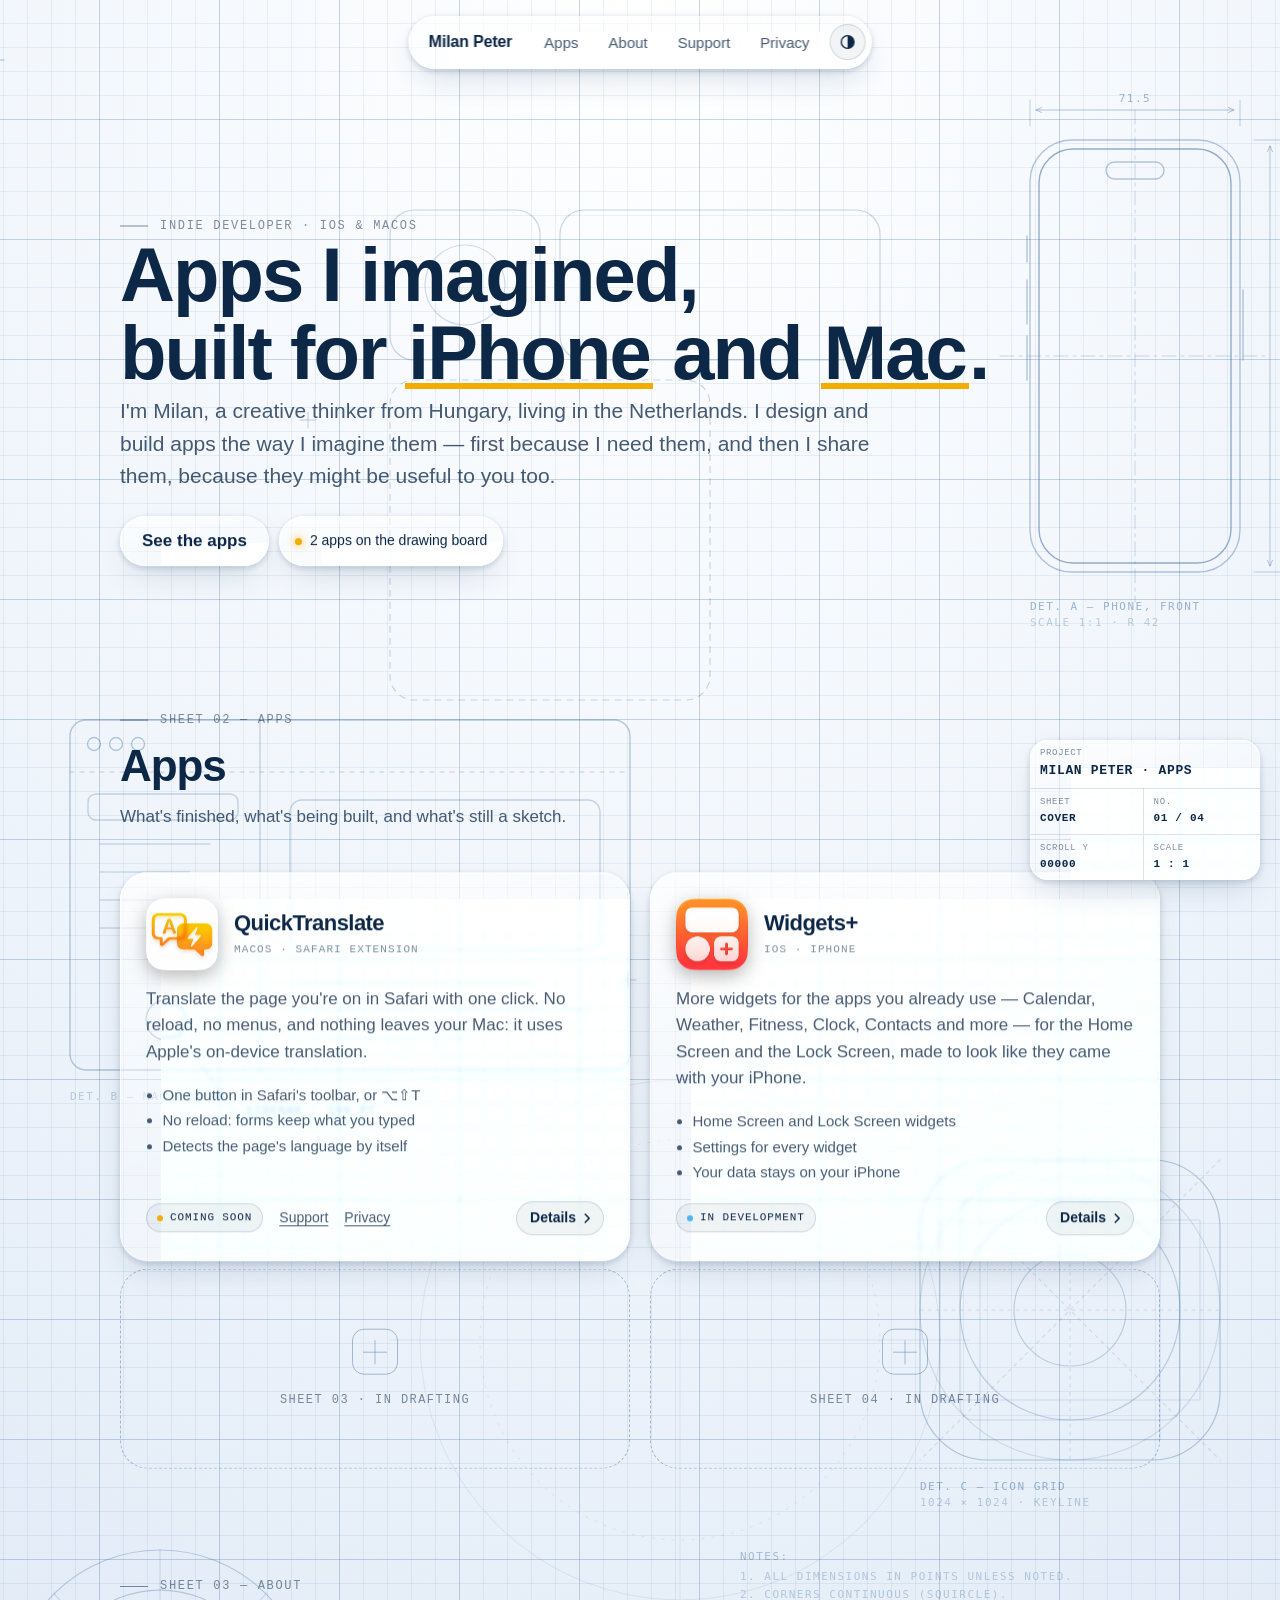
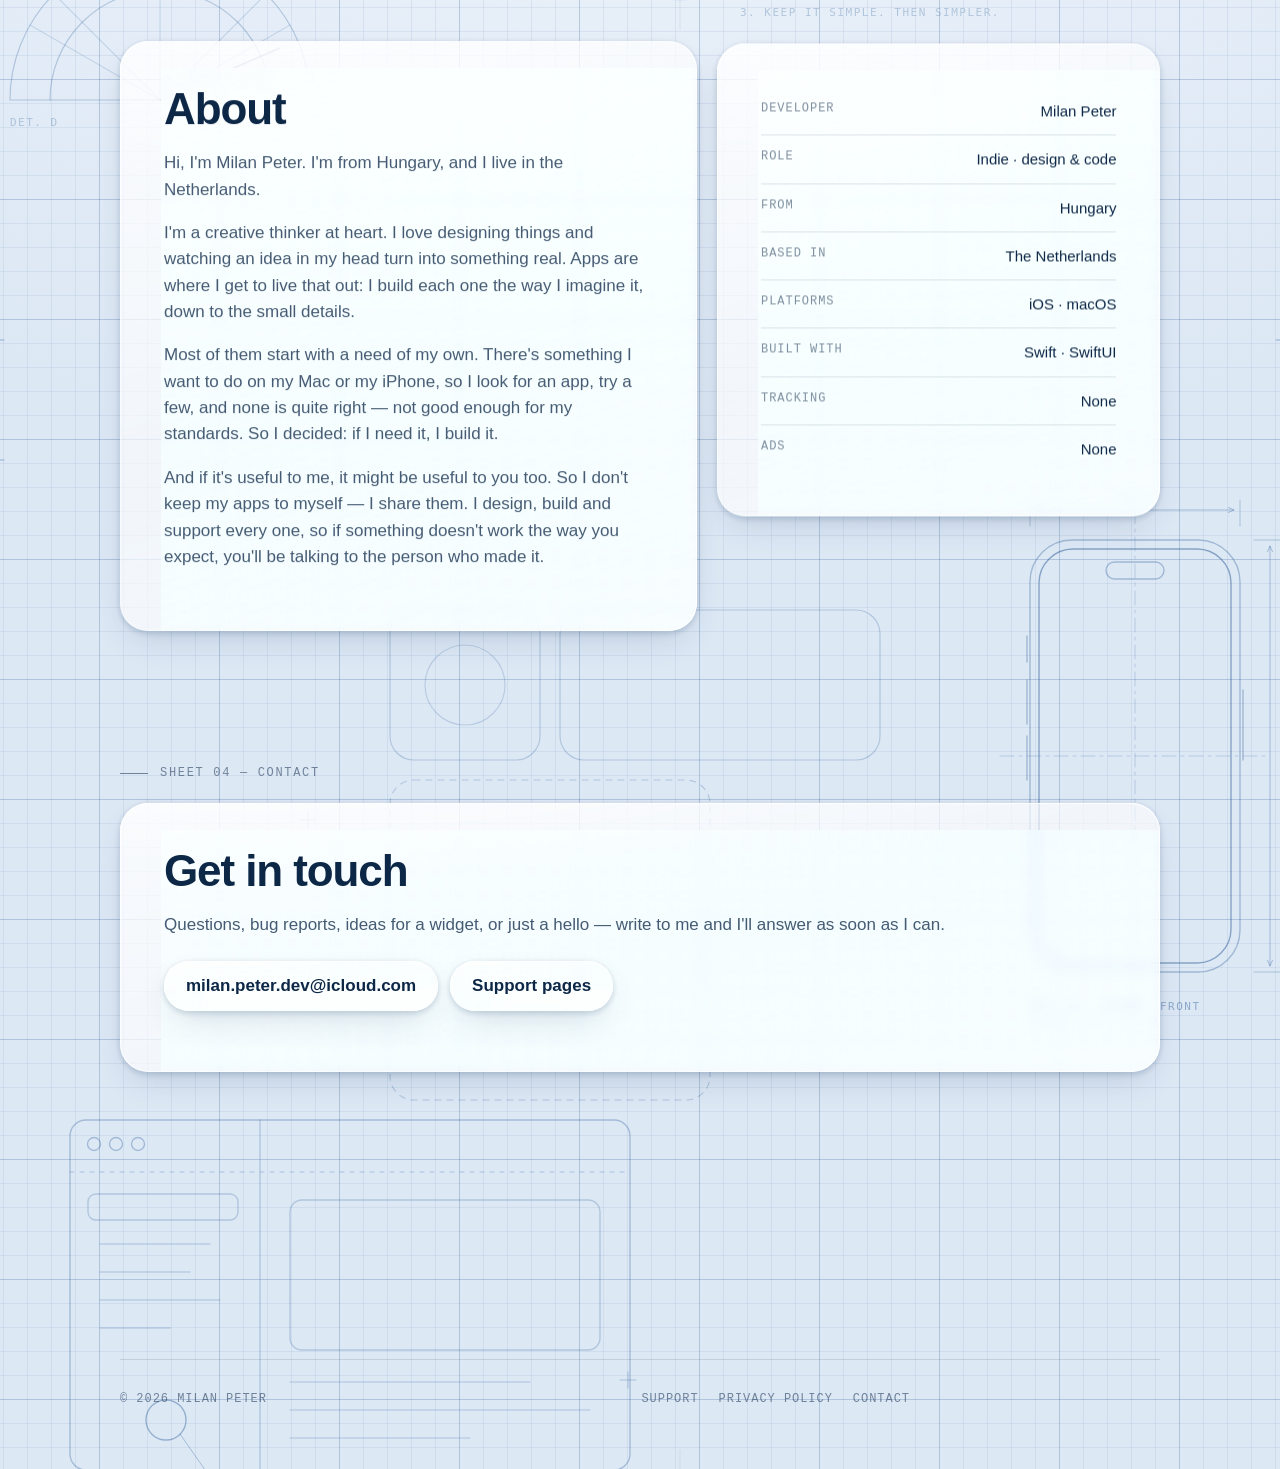
==== commit 5e2e664a: "QuickTranslate, light and dark icons, app detail panels - Rename OneClickTranslate to QuickTranslate" ====
--- a/index.html
+++ b/index.html
@@ -11,6 +11,9 @@
   <link rel="stylesheet" href="assets/style.css">
 </head>
 <body>
+
+  <!-- The paper past the page's edges, seen when you scroll a little too far -->
+  <div class="paper-under" aria-hidden="true"></div>
 
   <!-- Fixed glass: navigation -->
   <nav class="nav glass" aria-label="Main">
@@ -46,7 +49,7 @@
     <section id="cover" class="hero" data-sheet="Cover">
       <p class="eyebrow">Indie developer · iOS &amp; macOS</p>
       <h1>Apps I imagined,<br>built for <span class="mark">iPhone</span> and <span class="mark">Mac</span>.</h1>
-      <p class="lede">I'm Milan Peter, a creative thinker from Hungary, living in the Netherlands. I design and build apps the way I imagine them — first because I need them, and then I share them, because they might be useful to you too.</p>
+      <p class="lede">I'm Milan, a creative thinker from Hungary, living in the Netherlands. I design and build apps the way I imagine them — first because I need them, and then I share them, because they might be useful to you too.</p>
       <div class="spec">
         <a class="button glass" href="#apps"><span>See the apps</span></a>
         <span class="chip glass"><span class="dot"></span><span>2 apps on the drawing board</span></span>
@@ -61,30 +64,31 @@
 
       <div class="apps">
 
-        <article class="app-card glass" id="oneclicktranslate">
+        <article class="app-card glass" id="quicktranslate" data-detail="detail-quicktranslate">
           <header>
-            <img class="icon" src="assets/icons/oneclicktranslate.png" alt="OneClickTranslate app icon" width="72" height="72">
+            <span class="app-icon"><img class="light" src="assets/icons/quicktranslate-light.png" alt="QuickTranslate app icon" width="72" height="72"><img class="dark" src="assets/icons/quicktranslate-dark.png" alt="QuickTranslate app icon" width="72" height="72"></span>
             <div>
-              <h3>OneClickTranslate</h3>
+              <h3>QuickTranslate</h3>
               <div class="platform">macOS · Safari extension</div>
             </div>
           </header>
-          <p>Translate any web page in Safari with one click. It uses Apple's on-device translation, so the pages you read never leave your Mac.</p>
+          <p>Translate the page you're on in Safari with one click. No reload, no menus, and nothing leaves your Mac: it uses Apple's on-device translation.</p>
           <ul>
-            <li>One button in Safari's toolbar</li>
+            <li>One button in Safari's toolbar, or ⌥⇧T</li>
+            <li>No reload: forms keep what you typed</li>
             <li>Detects the page's language by itself</li>
-            <li>You choose the language to translate into</li>
           </ul>
           <footer>
-            <span class="status">Beta</span>
-            <a href="support.html#oneclicktranslate">Support</a>
-            <a href="privacy.html#oneclicktranslate">Privacy</a>
+            <span class="status">Coming soon</span>
+            <a href="support.html#quicktranslate">Support</a>
+            <a href="privacy.html#quicktranslate">Privacy</a>
+            <button class="more" type="button" data-open="detail-quicktranslate">Details<svg viewBox="0 0 16 16" aria-hidden="true"><path d="M6 3.5 10.5 8 6 12.5" fill="none" stroke="currentColor" stroke-width="1.8" stroke-linecap="round" stroke-linejoin="round"/></svg></button>
           </footer>
         </article>
 
-        <article class="app-card glass" id="widgetsplus">
+        <article class="app-card glass" id="widgetsplus" data-detail="detail-widgetsplus">
           <header>
-            <img class="icon" src="assets/icons/widgetsplus.png" alt="Widgets+ app icon" width="72" height="72">
+            <span class="app-icon"><img class="light" src="assets/icons/widgetsplus-light.png" alt="Widgets+ app icon" width="72" height="72"><img class="dark" src="assets/icons/widgetsplus-dark.png" alt="Widgets+ app icon" width="72" height="72"></span>
             <div>
               <h3>Widgets+</h3>
               <div class="platform">iOS · iPhone</div>
@@ -98,6 +102,7 @@
           </ul>
           <footer>
             <span class="status building">In development</span>
+            <button class="more" type="button" data-open="detail-widgetsplus">Details<svg viewBox="0 0 16 16" aria-hidden="true"><path d="M6 3.5 10.5 8 6 12.5" fill="none" stroke="currentColor" stroke-width="1.8" stroke-linecap="round" stroke-linejoin="round"/></svg></button>
           </footer>
         </article>
 
@@ -120,7 +125,7 @@
       <div class="two-col">
         <div class="panel glass">
           <h2>About</h2>
-          <p class="muted">Hi, I'm Milan. I'm from Hungary, and I live in the Netherlands.</p>
+          <p class="muted">Hi, I'm Milan Peter. I'm from Hungary, and I live in the Netherlands.</p>
           <p class="muted">I'm a creative thinker at heart. I love designing things and watching an idea in my head turn into something real. Apps are where I get to live that out: I build each one the way I imagine it, down to the small details.</p>
           <p class="muted">Most of them start with a need of my own. There's something I want to do on my Mac or my iPhone, so I look for an app, try a few, and none is quite right — not good enough for my standards. So I decided: if I need it, I build it.</p>
           <p class="muted">And if it's useful to me, it might be useful to you too. So I don't keep my apps to myself — I share them. I design, build and support every one, so if something doesn't work the way you expect, you'll be talking to the person who made it.</p>
@@ -155,6 +160,100 @@
 
   </main>
 
+  <!-- Detail panels: open from an app card, over the page -->
+  <dialog class="detail glass" id="detail-quicktranslate" aria-labelledby="detail-quicktranslate-title">
+    <form method="dialog" class="detail-close-form"><button class="detail-close" aria-label="Close"><svg viewBox="0 0 24 24" aria-hidden="true"><path d="M6.5 6.5l11 11M17.5 6.5l-11 11" fill="none" stroke="currentColor" stroke-width="2" stroke-linecap="round"/></svg></button></form>
+    <div class="detail-scroll">
+      <header class="detail-head">
+        <span class="app-icon" style="--icon:96px"><img class="light" src="assets/icons/quicktranslate-light.png" alt="" width="96" height="96"><img class="dark" src="assets/icons/quicktranslate-dark.png" alt="" width="96" height="96"></span>
+        <div>
+          <p class="eyebrow">Detail · macOS · Safari extension</p>
+          <h2 id="detail-quicktranslate-title">QuickTranslate</h2>
+          <p class="tagline">One-click page translation, in Safari.</p>
+          <span class="status">Coming soon to the Mac App Store</span>
+        </div>
+      </header>
+
+      <div class="shots" aria-label="Screenshots">
+        <figure class="shot"><div class="frame"><span>Screenshot · to come</span></div><figcaption>A foreign page, the button showing NL</figcaption></figure>
+        <figure class="shot"><div class="frame"><span>Screenshot · to come</span></div><figcaption>The same page, translated: EN</figcaption></figure>
+        <figure class="shot"><div class="frame"><span>Screenshot · to come</span></div><figcaption>A half-filled form, translated, your text still there</figcaption></figure>
+        <figure class="shot"><div class="frame"><span>Screenshot · to come</span></div><figcaption>The settings window</figcaption></figure>
+      </div>
+
+      <p class="detail-lede">QuickTranslate puts a translate button in Safari's toolbar that's always there and always does one thing: translate the page you're on, right away.</p>
+
+      <div class="features">
+        <div><h3>One click</h3><p>Click the button, or press ⌥⇧T, and the page is translated in place. Click again and the original is back.</p></div>
+        <div><h3>No reload</h3><p>Only the text on the page changes. A form you've started filling in keeps everything you typed.</p></div>
+        <div><h3>Works on every page</h3><p>It detects each page's language by itself, so it also works on pages that don't say which language they're in, like many government websites.</p></div>
+        <div><h3>The language at a glance</h3><p>The toolbar button shows the page's language, three dots while it translates, and your language when it's done.</p></div>
+        <div><h3>Ready before you click</h3><p>Download the languages you read most, and their pages translate almost instantly, even offline. New text that appears while you read is translated too.</p></div>
+        <div><h3>Private by design</h3><p>Translation happens on your Mac with Apple's built-in translation. No account, no ads, no tracking.</p></div>
+      </div>
+
+      <div class="detail-note">
+        <h3>Why I built it</h3>
+        <p>Safari has its own translate button, but it often doesn't appear (government websites especially), it reloads the page, so a half-filled form is lost, and it opens a menu first. QuickTranslate fixes exactly these three things, and nothing more.</p>
+      </div>
+
+      <ul class="facts">
+        <li><span class="k">Requires</span><span class="v">macOS 26.4 or later · Safari</span></li>
+        <li><span class="k">Languages</span><span class="v">Every language Apple can translate</span></li>
+        <li><span class="k">Data collected</span><span class="v">None</span></li>
+      </ul>
+
+      <footer class="detail-links">
+        <a class="button glass" href="support.html#quicktranslate"><span>Support</span></a>
+        <a class="button glass" href="privacy.html#quicktranslate"><span>Privacy</span></a>
+        <a class="button glass" href="mailto:milan.peter.dev@icloud.com?subject=QuickTranslate"><span>Send feedback</span></a>
+      </footer>
+    </div>
+  </dialog>
+
+  <dialog class="detail glass" id="detail-widgetsplus" aria-labelledby="detail-widgetsplus-title">
+    <form method="dialog" class="detail-close-form"><button class="detail-close" aria-label="Close"><svg viewBox="0 0 24 24" aria-hidden="true"><path d="M6.5 6.5l11 11M17.5 6.5l-11 11" fill="none" stroke="currentColor" stroke-width="2" stroke-linecap="round"/></svg></button></form>
+    <div class="detail-scroll">
+      <header class="detail-head">
+        <span class="app-icon" style="--icon:96px"><img class="light" src="assets/icons/widgetsplus-light.png" alt="" width="96" height="96"><img class="dark" src="assets/icons/widgetsplus-dark.png" alt="" width="96" height="96"></span>
+        <div>
+          <p class="eyebrow">Detail · iOS · iPhone</p>
+          <h2 id="detail-widgetsplus-title">Widgets+</h2>
+          <p class="tagline">The widgets Apple's apps are missing.</p>
+          <span class="status building">In development</span>
+        </div>
+      </header>
+
+      <div class="shots phone" aria-label="Screenshots">
+        <figure class="shot"><div class="frame"><span>Screenshot · to come</span></div><figcaption>The Home Screen</figcaption></figure>
+        <figure class="shot"><div class="frame"><span>Screenshot · to come</span></div><figcaption>The Lock Screen</figcaption></figure>
+        <figure class="shot"><div class="frame"><span>Screenshot · to come</span></div><figcaption>All the widgets, by app</figcaption></figure>
+        <figure class="shot"><div class="frame"><span>Screenshot · to come</span></div><figcaption>A widget's settings</figcaption></figure>
+      </div>
+
+      <p class="detail-lede">Widgets+ adds more useful widgets for the apps that came with your iPhone — Calendar, Clock, Contacts, Fitness, Health, Maps, Reminders, Sleep, Weather and more — made to look exactly like Apple's own.</p>
+
+      <div class="features">
+        <div><h3>Home Screen</h3><p>Widgets in every size, in Light, Dark or Liquid Glass, with the same fonts, colors and layouts as Apple's.</p></div>
+        <div><h3>Lock Screen</h3><p>Circular, Rectangular and Inline widgets, made for a glance at the Lock Screen.</p></div>
+        <div><h3>Settings for every widget</h3><p>Each widget and size has its own settings: choose what it shows, how and for which calendar, list or place.</p></div>
+        <div><h3>Launchers</h3><p>Your favorite apps in one widget, as icons or tiles.</p></div>
+        <div><h3>Apple Watch</h3><p>Complications for the watch face, in color or tinted. Being built now.</p></div>
+        <div><h3>Your data stays yours</h3><p>Your calendars, health and contacts are read on your iPhone and never sent anywhere.</p></div>
+      </div>
+
+      <ul class="facts">
+        <li><span class="k">Requires</span><span class="v">iOS 26 or later</span></li>
+        <li><span class="k">Status</span><span class="v">In development · not on the App Store yet</span></li>
+        <li><span class="k">Data collected</span><span class="v">None</span></li>
+      </ul>
+
+      <footer class="detail-links">
+        <a class="button glass" href="mailto:milan.peter.dev@icloud.com?subject=Widgets%2B"><span>Ideas for a widget? Write to me</span></a>
+      </footer>
+    </div>
+  </dialog>
+
   <footer class="site-footer">
     <span>© <span id="year">2026</span> Milan Peter</span>
     <nav>
--- a/assets/style.css
+++ b/assets/style.css
@@ -119,26 +119,18 @@
 
 * { box-sizing: border-box; }
 
-/* The paper: grid lines on the page itself, so it scrolls behind the fixed glass. */
+/* The paper, in three layers, back to front:
+   1. .paper-under: fixed, larger than the screen. Hidden behind the page,
+      it shows only when you scroll past the top or bottom (the bounce),
+      so the grid never ends in a plain color. site.js keeps its lines in
+      step with the page's.
+   2. body::before: the grid on the page itself, so it scrolls behind the fixed glass.
+   3. body::after: the technical drawings.
+   html keeps the plain paper color, for browsers that paint only a color there. */
 html {
   scroll-behavior: smooth;
   scroll-padding-top: 110px;
   background-color: var(--paper);
-  background-image:
-    linear-gradient(var(--line-major) 1px, transparent 1px),
-    linear-gradient(90deg, var(--line-major) 1px, transparent 1px),
-    linear-gradient(var(--line-minor) 1px, transparent 1px),
-    linear-gradient(90deg, var(--line-minor) 1px, transparent 1px),
-    radial-gradient(ellipse 120% 70% at 50% 0%, var(--paper-glow) 0%, var(--paper) 55%, var(--paper-edge) 100%);
-  background-size:
-    var(--major) var(--major),
-    var(--major) var(--major),
-    var(--minor) var(--minor),
-    var(--minor) var(--minor),
-    100% 100%;
-  background-position: center -1px, calc(50% - 1px) 0, center -1px, calc(50% - 1px) 0, 0 0;
-  background-repeat: repeat, repeat, repeat, repeat, no-repeat;
-  transition: background-color .4s;
 }
 @media (prefers-reduced-motion: reduce) { html { scroll-behavior: auto; } }
 
@@ -154,9 +146,70 @@
   overflow-x: hidden;
 }
 
+.paper-under,
+body::before {
+  background-color: var(--paper);
+  background-size:
+    var(--major) var(--major),
+    var(--major) var(--major),
+    var(--minor) var(--minor),
+    var(--minor) var(--minor),
+    100% 100%;
+  background-repeat: repeat, repeat, repeat, repeat, no-repeat;
+  pointer-events: none;
+  transition: background-color .4s;
+}
+
+.paper-under {
+  position: fixed;
+  left: 0;
+  right: 0;
+  top: -50vh;
+  height: 200vh;   /* the screen, and half a screen above and below */
+  z-index: -3;
+  background-image:
+    linear-gradient(var(--line-major) 1px, transparent 1px),
+    linear-gradient(90deg, var(--line-major) 1px, transparent 1px),
+    linear-gradient(var(--line-minor) 1px, transparent 1px),
+    linear-gradient(90deg, var(--line-minor) 1px, transparent 1px),
+    /* the glow at the top of the page, the darker edge at the bottom */
+    radial-gradient(ellipse 120% 30% at 50% 25%, var(--paper-glow) 0%, var(--paper) 55%, transparent 100%),
+    linear-gradient(var(--paper) 50%, var(--paper-edge) 75%);
+  background-size:
+    var(--major) var(--major),
+    var(--major) var(--major),
+    var(--minor) var(--minor),
+    var(--minor) var(--minor),
+    100% 100%,
+    100% 100%;
+  background-repeat: repeat, repeat, repeat, repeat, no-repeat, no-repeat;
+  /* --sy: how far the page is scrolled, modulo one major square (set by site.js) */
+  background-position:
+    center calc(50vh - 1px - var(--sy, 0px)),
+    calc(50% - 1px) 0,
+    center calc(50vh - 1px - var(--sy, 0px)),
+    calc(50% - 1px) 0,
+    0 0,
+    0 0;
+}
+
+body::before {
+  content: "";
+  position: absolute;
+  inset: 0;
+  z-index: -2;
+  background-image:
+    linear-gradient(var(--line-major) 1px, transparent 1px),
+    linear-gradient(90deg, var(--line-major) 1px, transparent 1px),
+    linear-gradient(var(--line-minor) 1px, transparent 1px),
+    linear-gradient(90deg, var(--line-minor) 1px, transparent 1px),
+    radial-gradient(ellipse 120% 70% at 50% 0%, var(--paper-glow) 0%, var(--paper) 55%, var(--paper-edge) 100%);
+  background-position: center -1px, calc(50% - 1px) 0, center -1px, calc(50% - 1px) 0, 0 0;
+}
+
 /* The technical drawings, one copy per appearance (same drawing, different ink).
    To change the drawing, edit both sheet-light.svg and sheet-dark.svg. */
-body::before {
+body::after {
   content: "";
   position: absolute;
   inset: 0;
@@ -166,9 +219,27 @@
   background: url("sheet-light.svg") center top / 1440px 2000px repeat-y;
 }
 @media (prefers-color-scheme: dark) {
-  :root:not([data-theme="light"]) body::before { background-image: url("sheet-dark.svg"); }
-}
-:root[data-theme="dark"] body::before { background-image: url("sheet-dark.svg"); }
+  :root:not([data-theme="light"]) body::after { background-image: url("sheet-dark.svg"); }
+}
+:root[data-theme="dark"] body::after { background-image: url("sheet-dark.svg"); }
+
+/* App icons: Light and Dark versions, shown with the page's appearance. */
+.app-icon {
+  --icon: 72px;
+  display: block;
+  flex: none;
+  width: var(--icon);
+  height: var(--icon);
+  filter: drop-shadow(0 calc(var(--icon) / 12) calc(var(--icon) / 8) rgba(0, 0, 0, 0.28));
+}
+.app-icon img { width: 100%; height: 100%; }
+.app-icon .dark { display: none; }
+@media (prefers-color-scheme: dark) {
+  :root:not([data-theme="light"]) .app-icon .light { display: none; }
+  :root:not([data-theme="light"]) .app-icon .dark { display: block; }
+}
+:root[data-theme="dark"] .app-icon .light { display: none; }
+:root[data-theme="dark"] .app-icon .dark { display: block; }
 
 a { color: inherit; }
 img { max-width: 100%; display: block; }
@@ -434,13 +505,27 @@
 .app-card { padding: 26px; display: flex; flex-direction: column; gap: 16px; min-height: 290px; }
 .app-card > * { position: relative; z-index: 2; }
 .app-card header { display: flex; align-items: center; gap: 16px; }
-.app-card .icon {
-  width: 72px;
-  height: 72px;
-  border-radius: 18px;
-  flex: none;
-  box-shadow: 0 8px 18px -6px rgba(0, 0, 0, 0.35);
-}
+
+/* A card with details opens its panel when clicked. */
+.app-card[data-detail] { cursor: pointer; }
+.app-card .more {
+  margin-left: auto;
+  display: inline-flex;
+  align-items: center;
+  gap: 4px;
+  padding: 6px 10px 6px 14px;
+  border: 0;
+  border-radius: 999px;
+  background: var(--chip-bg);
+  box-shadow: inset 0 0 0 1px var(--chip-border);
+  font-size: 14px;
+  font-weight: 600;
+  cursor: pointer;
+  transition: background-color .2s;
+}
+.app-card .more svg { width: 14px; height: 14px; transition: transform .2s; }
+.app-card[data-detail]:hover .more { background: var(--hover); }
+.app-card[data-detail]:hover .more svg { transform: translateX(2px); }
 .app-card .platform {
   font-family: var(--mono);
   font-size: 11px;
@@ -532,7 +617,140 @@
 .doc .panel, #about .panel, #contact .panel { --glass-blur: 14px; background-color: var(--reading-tint); }
 
 .app-heading { display: flex; align-items: center; gap: 14px; }
-.app-heading img { width: 48px; height: 48px; border-radius: 12px; flex: none; }
+
+/* ---------- Detail panel (an app's card, opened) ---------- */
+
+html.detail-open, html.detail-open body { overflow: hidden; }
+
+dialog.detail {
+  --glass-blur: 26px;
+  position: fixed;   /* .glass makes it relative; a panel stays on the screen */
+  inset: 0;
+  width: min(880px, 100% - 2 * var(--gutter));
+  max-width: none;
+  max-height: calc(100dvh - 2 * var(--gutter));
+  margin: auto;
+  padding: 0;
+  border: 0;
+  color: var(--ink);
+  background-color: var(--detail-tint);
+  overflow: hidden;
+}
+dialog.detail[open] { display: flex; flex-direction: column; animation: detail-in .34s cubic-bezier(.2, .8, .2, 1); }
+dialog.detail::backdrop {
+  background: rgba(10, 22, 40, 0.30);
+  -webkit-backdrop-filter: blur(4px);
+  backdrop-filter: blur(4px);
+  animation: detail-fade .3s ease;
+}
+@keyframes detail-in { from { opacity: 0; transform: translateY(18px) scale(.98); } }
+@keyframes detail-fade { from { opacity: 0; } }
+@media (prefers-reduced-motion: reduce) {
+  dialog.detail[open], dialog.detail::backdrop { animation: none; }
+}
+
+:root { --detail-tint: rgba(244, 248, 253, 0.90); }
+@media (prefers-color-scheme: dark) { :root:not([data-theme="light"]) { --detail-tint: rgba(22, 29, 39, 0.90); } }
+:root[data-theme="dark"] { --detail-tint: rgba(22, 29, 39, 0.90); }
+
+.detail-scroll {
+  position: relative;
+  z-index: 2;
+  overflow-y: auto;
+  overscroll-behavior: contain;
+  padding: clamp(24px, 4vw, 44px);
+}
+
+.detail-close-form { position: absolute; top: 14px; right: 14px; z-index: 3; margin: 0; }
+.detail-close {
+  display: grid;
+  place-items: center;
+  width: 36px;
+  height: 36px;
+  padding: 0;
+  border: 0;
+  border-radius: 50%;
+  background: var(--chip-bg);
+  box-shadow: inset 0 0 0 1px var(--chip-border);
+  cursor: pointer;
+  transition: background-color .2s;
+}
+.detail-close:hover { background: var(--hover); }
+.detail-close svg { width: 18px; height: 18px; }
+
+.detail-head { display: flex; align-items: center; gap: 22px; padding-right: 40px; }
+.detail-head .eyebrow { margin-bottom: 8px; }
+.detail-head h2 { margin: 0; }
+.detail-head .tagline { margin: 4px 0 12px; color: var(--ink-soft); font-size: 18px; }
+@media (max-width: 520px) { .detail-head { flex-direction: column; align-items: flex-start; gap: 16px; } }
+
+/* Screenshots: a row that swipes. Until there are pictures, empty drawing frames. */
+.shots {
+  display: grid;
+  grid-auto-flow: column;
+  grid-auto-columns: min(80%, 400px);
+  gap: 16px;
+  margin: 30px calc(-1 * clamp(24px, 4vw, 44px)) 0;
+  padding: 0 clamp(24px, 4vw, 44px) 8px;
+  overflow-x: auto;
+  scroll-snap-type: x mandatory;
+  scroll-padding: 0 clamp(24px, 4vw, 44px);
+  scrollbar-width: thin;
+}
+.shots.phone { grid-auto-columns: min(46%, 200px); }
+.shot { margin: 0; scroll-snap-align: start; }
+.shot img { width: 100%; border-radius: 14px; }
+.shot .frame {
+  aspect-ratio: 16 / 10;
+  display: grid;
+  place-items: center;
+  border: 1.5px dashed var(--draft-line);
+  border-radius: 14px;
+  background:
+    linear-gradient(to top right, transparent calc(50% - .6px), var(--draft-line) 50%, transparent calc(50% + .6px)),
+    linear-gradient(to bottom right, transparent calc(50% - .6px), var(--draft-line) 50%, transparent calc(50% + .6px)),
+    var(--chip-bg);
+}
+.shots.phone .frame { aspect-ratio: 9 / 19.5; border-radius: 24px; }
+.shot .frame span {
+  padding: 5px 10px;
+  border-radius: 999px;
+  background: var(--detail-tint);
+  font-family: var(--mono);
+  font-size: 10.5px;
+  letter-spacing: 0.1em;
+  text-transform: uppercase;
+  color: var(--ink-faint);
+}
+.shot figcaption { margin-top: 8px; font-size: 13px; color: var(--ink-faint); }
+
+.detail-lede { margin: 28px 0 0; font-size: clamp(18px, 2vw, 20px); color: var(--ink-soft); }
+
+.features {
+  display: grid;
+  grid-template-columns: repeat(2, minmax(0, 1fr));
+  gap: 22px 28px;
+  margin-top: 28px;
+}
+@media (max-width: 620px) { .features { grid-template-columns: 1fr; } }
+.features h3, .detail-note h3 { font-size: 17px; margin-bottom: 4px; }
+.features p, .detail-note p { margin: 0; font-size: 15px; color: var(--ink-soft); }
+
+.detail-note {
+  margin-top: 30px;
+  padding: 18px 20px;
+  border-radius: 18px;
+  background: var(--chip-bg);
+  box-shadow: inset 0 0 0 1px var(--chip-border);
+}
+
+dialog.detail .facts { margin-top: 26px; border-top: 1px solid var(--hair); }
+
+.detail-links { display: flex; flex-wrap: wrap; gap: 12px; margin-top: 26px; }
+
+@media (prefers-reduced-transparency: reduce) {
+  dialog.detail { background-color: var(--paper); }
+}
 
 /* ---------- Footer ---------- */
 
